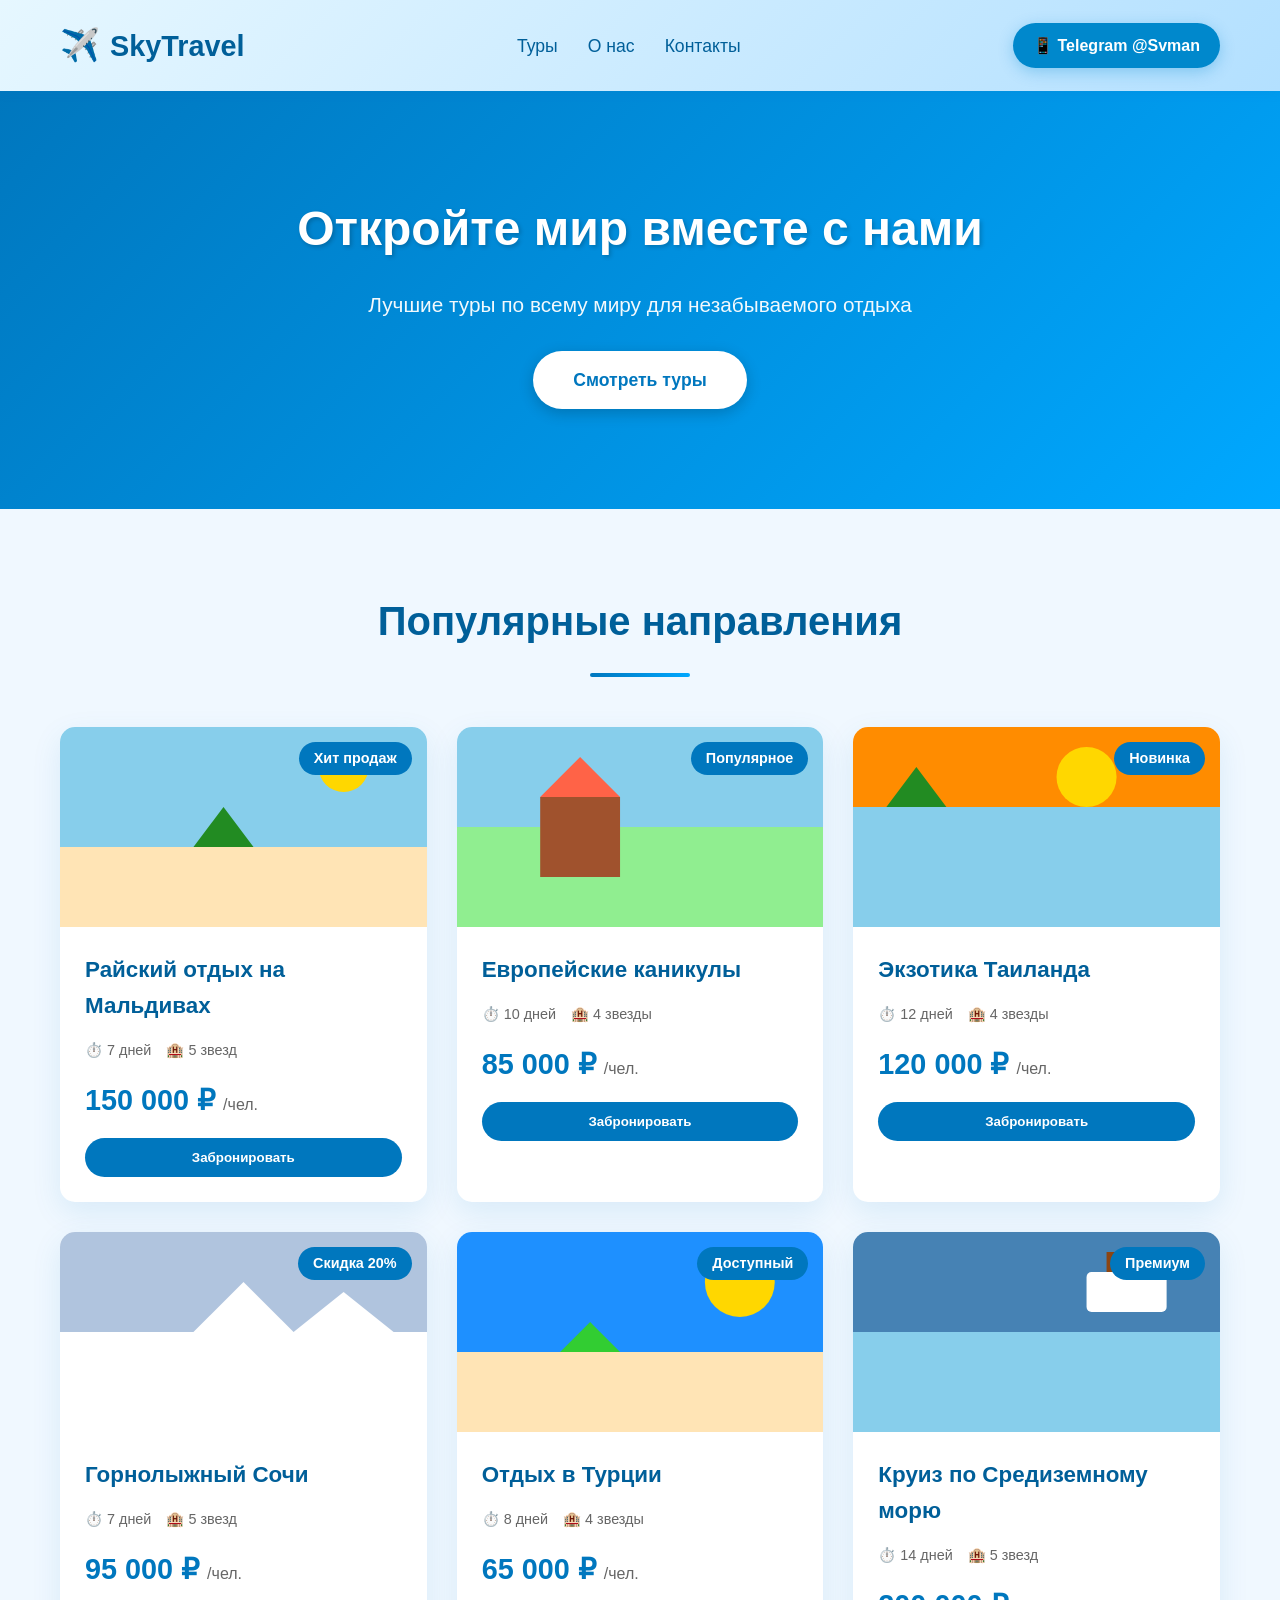
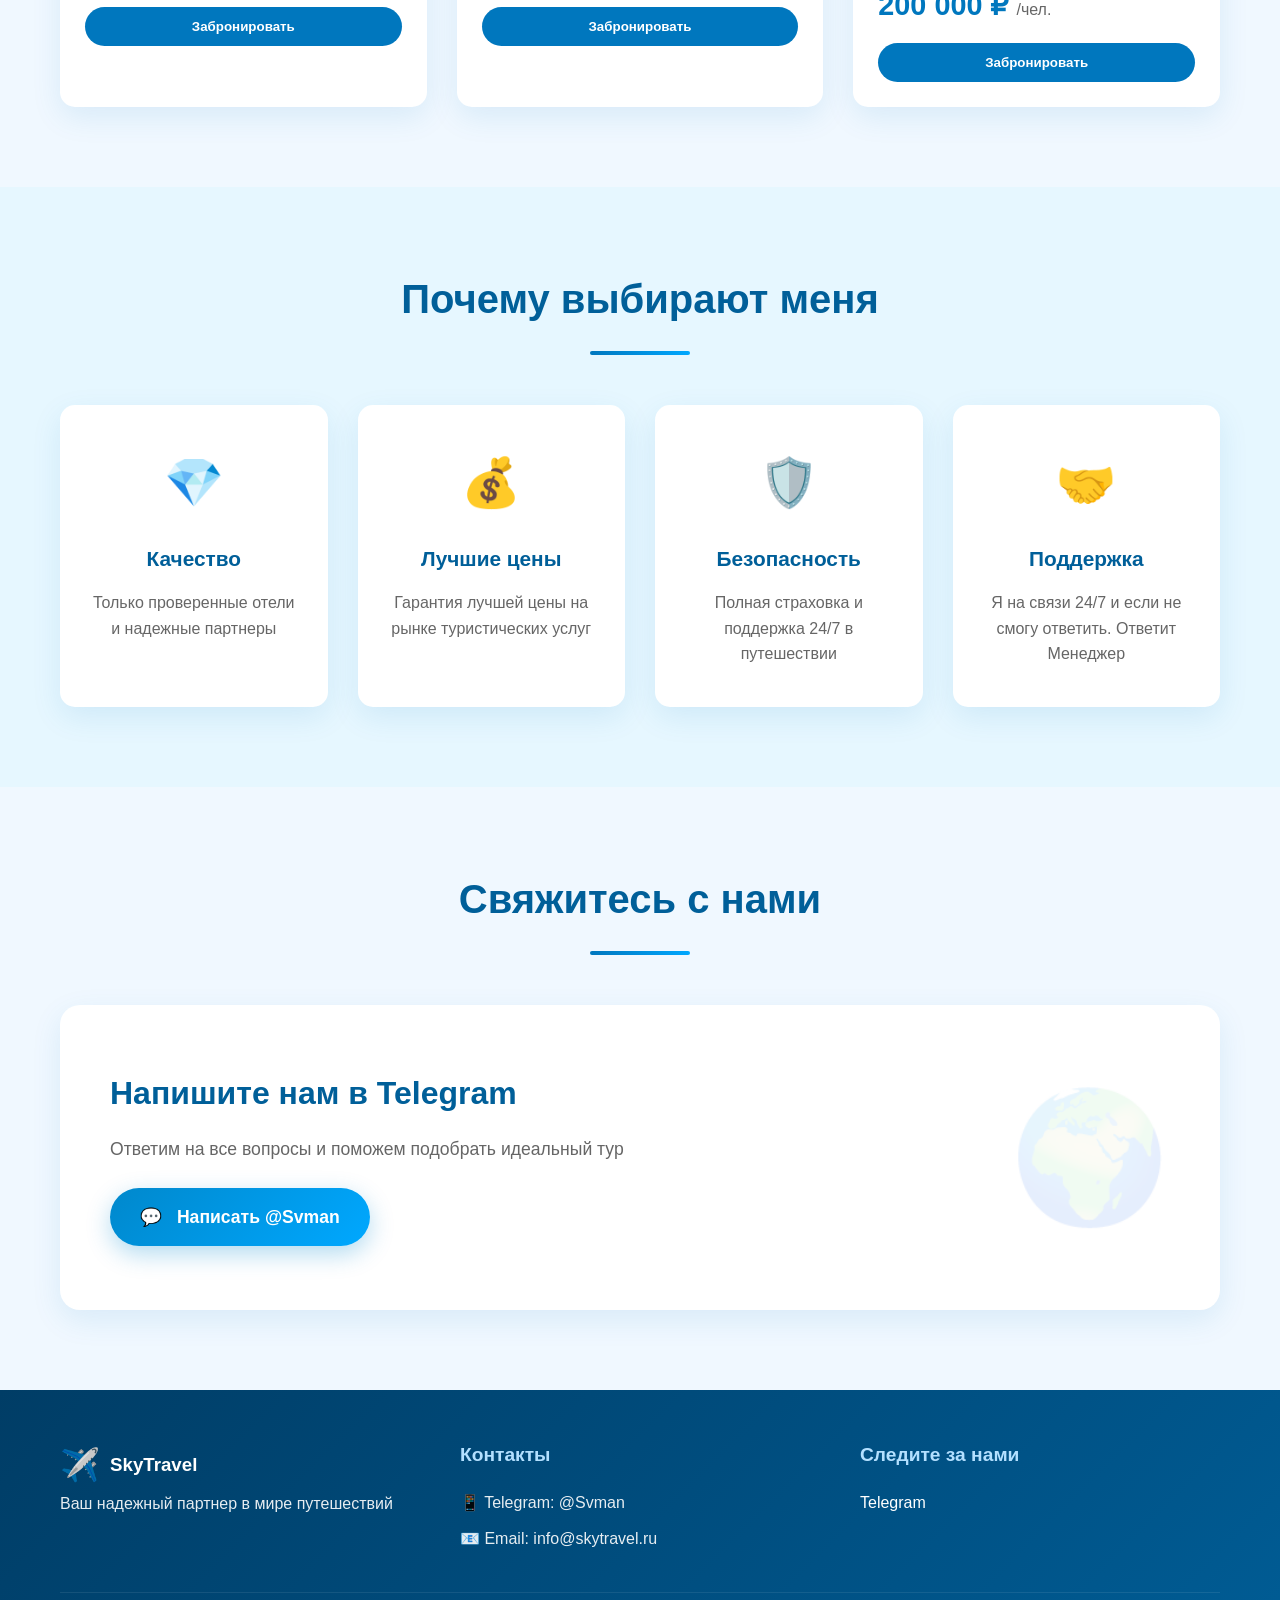
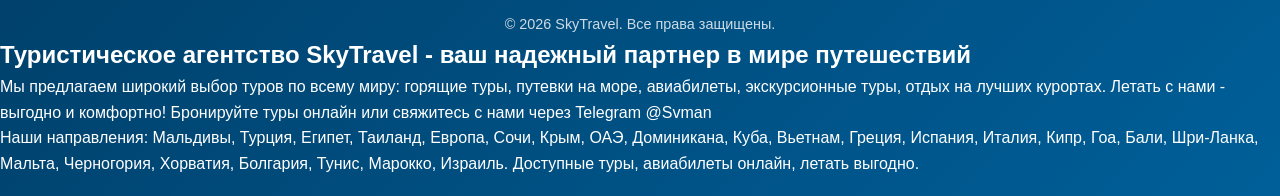
==== index.html @ 2e180a45 "Update index.html" ====
<!DOCTYPE html>
<html lang="ru">
<head>
    <meta charset="UTF-8">
    <meta name="viewport" content="width=device-width, initial-scale=1.0">
    <title>SkyTravel - Туристическое агентство</title>
    <link rel="stylesheet" href="styles.css">
    <link rel="stylesheet" href="style.css">

    <!-- SEO мета-теги -->
<meta name="description" content="Туристическое агентство SkyTravel - лучшие туры по всему миру. Путешествия, авиабилеты, горящие туры. Забронируйте тур мечты уже сегодня!">
<meta name="keywords" content="туры, путешествия, авиабилеты, отдых, тур агентство, горящие туры, летать, отпуск, путевки, туры 2024, дешевые туры, туроператор, SkyTravel">
<meta name="author" content="SkyTravel">
<meta name="robots" content="index, follow">
<meta name="revisit-after" content="7 days">
<meta name="language" content="Russian">

<!-- Open Graph для соцсетей -->
<meta property="og:title" content="SkyTravel - Туристическое агентство | Лучшие туры и путешествия">
<meta property="og:description" content="Ищете идеальный тур? SkyTravel предлагает лучшие путешествия по доступным ценам. Забронируйте тур мечты!">
<meta property="og:type" content="website">
<meta property="og:url" content="https://t1ranxost.github.io/SkyTraver/">
<meta property="og:image" content="https://t1ranxost.github.io/SkyTraver/preview.jpg">
<meta property="og:locale" content="ru_RU">
<meta property="og:site_name" content="SkyTravel">

<!-- Twitter Card -->
<meta name="twitter:card" content="summary_large_image">
<meta name="twitter:title" content="SkyTravel - Туры и путешествия">
<meta name="twitter:description" content="Лучшие туры по всему миру. Путешествуйте с комфортом!">

<!-- Канонический URL -->
<link rel="canonical" href="https://t1ranxost.github.io/SkyTraver/">
</head>
<body>
    <!-- Schema.org микроразметка -->
<script type="application/ld+json">
{
  "@context": "https://schema.org",
  "@type": "TravelAgency",
  "name": "SkyTravel",
  "description": "Туристическое агентство SkyTravel предлагает лучшие туры по всему миру. Путешествия, авиабилеты, горящие туры.",
  "url": "https://t1ranxost.github.io/SkyTraver/",
  "email": "info@skytravel.ru",
  "address": {
    "@type": "PostalAddress",
    "addressCountry": "RU"
  },
  "openingHours": "Mo-Fr 09:00-18:00",
  "priceRange": "от 30000 ₽",
  "sameAs": [
    "https://t.me/Svman"
  ],
  "makesOffer": [
    {
      "@type": "Offer",
      "itemOffered": {
        "@type": "TouristTrip",
        "name": "Туры на Мальдивы",
        "description": "Райский отдых на Мальдивах, 7 дней"
      }
    },
    {
      "@type": "Offer",
      "itemOffered": {
        "@type": "TouristTrip",
        "name": "Туры в Европу",
        "description": "Европейские каникулы, 10 дней"
      }
    },
    {
      "@type": "Offer",
      "itemOffered": {
        "@type": "TouristTrip",
        "name": "Туры в Таиланд",
        "description": "Экзотика Таиланда, 12 дней"
      }
    },
    {
      "@type": "Offer",
      "itemOffered": {
        "@type": "TouristTrip",
        "name": "Туры в Сочи",
        "description": "Горнолыжный Сочи, 7 дней"
      }
    },
    {
      "@type": "Offer",
      "itemOffered": {
        "@type": "TouristTrip",
        "name": "Туры в Турцию",
        "description": "Отдых в Турции, 8 дней"
      }
    },
    {
      "@type": "Offer",
      "itemOffered": {
        "@type": "TouristTrip",
        "name": "Круизы по Средиземному морю",
        "description": "Круиз по Средиземному морю, 14 дней"
      }
    }
  ]
}
</script>

    <!-- Шапка сайта -->
    <header class="header">
        <div class="container">
            <div class="logo">
                <span class="logo-icon">✈️</span>
                <h1>SkyTravel</h1>
            </div>
            <nav class="nav">
                <a href="#tours">Туры</a>
                <a href="#about">О нас</a>
                <a href="#contact">Контакты</a>
            </nav>
            <a href="https://t.me/Svman" target="_blank" class="telegram-btn">
                <span>📱 Telegram</span>
                @Svman
            </a>
        </div>
    </header>

    <!-- Главный баннер -->
    <section class="hero">
        <div class="container">
            <div class="hero-content">
                <h2>Откройте мир вместе с нами</h2>
                <p>Лучшие туры по всему миру для незабываемого отдыха</p>
                <a href="#tours" class="btn-primary">Смотреть туры</a>
            </div>
        </div>
    </section>

    <!-- Блок с турами -->
    <section id="tours" class="tours-section">
        <div class="container">
            <h2 class="section-title">Популярные направления</h2>
            <div class="tours-grid" id="toursGrid">
                <!-- Карточки туров будут загружены через JavaScript -->
            </div>
        </div>
    </section>

    <!-- Блок "О нас" -->
    <section id="about" class="about-section">
        <div class="container">
            <h2 class="section-title">Почему выбирают меня</h2>
            <div class="features-grid">
                <div class="feature-card">
                    <div class="feature-icon">💎</div>
                    <h3>Качество</h3>
                    <p>Только проверенные отели и надежные партнеры</p>
                </div>
                <div class="feature-card">
                    <div class="feature-icon">💰</div>
                    <h3>Лучшие цены</h3>
                    <p>Гарантия лучшей цены на рынке туристических услуг</p>
                </div>
                <div class="feature-card">
                    <div class="feature-icon">🛡️</div>
                    <h3>Безопасность</h3>
                    <p>Полная страховка и поддержка 24/7 в путешествии</p>
                </div>
                <div class="feature-card">
                    <div class="feature-icon">🤝</div>
                    <h3>Поддержка</h3>
                    <p>Я на связи 24/7 и если не смогу ответить. Ответит Менеджер</p>
                </div>
            </div>
        </div>
    </section>

    <!-- Блок с контактами -->
    <section id="contact" class="contact-section">
        <div class="container">
            <h2 class="section-title">Свяжитесь с нами</h2>
            <div class="contact-card">
                <div class="contact-info">
                    <h3>Напишите нам в Telegram</h3>
                    <p>Ответим на все вопросы и поможем подобрать идеальный тур</p>
                    <a href="https://t.me/Svman" target="_blank" class="telegram-contact-btn">
                        <span class="telegram-icon">💬</span>
                        Написать @Svman
                    </a>
                </div>
                <div class="contact-decoration">
                    <span>🌍</span>
                </div>
            </div>
        </div>
    </section>

    <!-- Подвал сайта -->
    <footer class="footer">
        <div class="container">
            <div class="footer-content">
                <div class="footer-col">
                    <div class="logo">
                        <span class="logo-icon">✈️</span>
                        <h3>SkyTravel</h3>
                    </div>
                    <p>Ваш надежный партнер в мире путешествий</p>
                </div>
                <div class="footer-col">
                    <h4>Контакты</h4>
                    <p>📱 Telegram: @Svman</p>
                    <p>📧 Email: info@skytravel.ru</p>
                </div>
                <div class="footer-col">
                    <h4>Следите за нами</h4>
                    <div class="social-links">
                        <a href="https://t.me/Svman" target="_blank">Telegram</a>
                    </div>
                </div>
            </div>
            <div class="footer-bottom">
                <p>&copy; 2026 SkyTravel. Все права защищены.</p>
            </div>
        </div>
    </section>

    <script src="script.js"></script>

    <!-- SEO-текст -->
<div class="seo-text">
    <h2>Туристическое агентство SkyTravel - ваш надежный партнер в мире путешествий</h2>
    <p>Мы предлагаем широкий выбор туров по всему миру: горящие туры, путевки на море, авиабилеты, экскурсионные туры, отдых на лучших курортах. Летать с нами - выгодно и комфортно! Бронируйте туры онлайн или свяжитесь с нами через Telegram @Svman</p>
    <p>Наши направления: Мальдивы, Турция, Египет, Таиланд, Европа, Сочи, Крым, ОАЭ, Доминикана, Куба, Вьетнам, Греция, Испания, Италия, Кипр, Гоа, Бали, Шри-Ланка, Мальта, Черногория, Хорватия, Болгария, Тунис, Марокко, Израиль. Доступные туры, авиабилеты онлайн, летать выгодно.</p>
</div>
</body>
</html>
---- style.css ----
* {
    margin: 0;
    padding: 0;
    box-sizing: border-box;
}

body {
    font-family: 'Segoe UI', Tahoma, Geneva, Verdana, sans-serif;
    line-height: 1.6;
    color: #333;
    background-color: #f0f8ff;
}

.container {
    max-width: 1200px;
    margin: 0 auto;
    padding: 0 20px;
}

/* Шапка */
.header {
    background: linear-gradient(135deg, #e6f7ff, #b3e0ff);
    padding: 20px 0;
    position: sticky;
    top: 0;
    z-index: 1000;
    box-shadow: 0 2px 10px rgba(0, 119, 190, 0.1);
}

.header .container {
    display: flex;
    justify-content: space-between;
    align-items: center;
}

.logo {
    display: flex;
    align-items: center;
    gap: 10px;
}

.logo-icon {
    font-size: 2rem;
}

.logo h1 {
    font-size: 1.8rem;
    color: #005f99;
    font-weight: 700;
}

.nav {
    display: flex;
    gap: 30px;
}

.nav a {
    text-decoration: none;
    color: #005f99;
    font-weight: 500;
    font-size: 1.1rem;
    transition: color 0.3s ease;
}

.nav a:hover {
    color: #003d66;
}

.telegram-btn {
    background-color: #0088cc;
    color: white;
    padding: 10px 20px;
    border-radius: 25px;
    text-decoration: none;
    font-weight: 600;
    transition: all 0.3s ease;
    box-shadow: 0 4px 15px rgba(0, 136, 204, 0.3);
}

.telegram-btn:hover {
    background-color: #006699;
    transform: translateY(-2px);
    box-shadow: 0 6px 20px rgba(0, 136, 204, 0.4);
}

/* Главный баннер */
.hero {
    background: linear-gradient(135deg, #0077be, #00a8ff);
    color: white;
    padding: 100px 0;
    text-align: center;
}

.hero-content h2 {
    font-size: 3rem;
    margin-bottom: 20px;
    text-shadow: 2px 2px 4px rgba(0, 0, 0, 0.2);
}

.hero-content p {
    font-size: 1.3rem;
    margin-bottom: 30px;
    opacity: 0.95;
}

.btn-primary {
    background-color: white;
    color: #0077be;
    padding: 15px 40px;
    border-radius: 30px;
    text-decoration: none;
    font-weight: 700;
    font-size: 1.1rem;
    transition: all 0.3s ease;
    display: inline-block;
    box-shadow: 0 4px 15px rgba(0, 0, 0, 0.2);
}

.btn-primary:hover {
    transform: translateY(-3px);
    box-shadow: 0 8px 25px rgba(0, 0, 0, 0.3);
    background-color: #f0f8ff;
}

/* Секции */
.tours-section,
.about-section,
.contact-section {
    padding: 80px 0;
}

.about-section {
    background-color: #e6f7ff;
}

.section-title {
    text-align: center;
    font-size: 2.5rem;
    color: #005f99;
    margin-bottom: 50px;
    position: relative;
}

.section-title::after {
    content: '';
    display: block;
    width: 100px;
    height: 4px;
    background: linear-gradient(to right, #0077be, #00a8ff);
    margin: 20px auto 0;
    border-radius: 2px;
}

/* Сетка туров */
.tours-grid {
    display: grid;
    grid-template-columns: repeat(auto-fit, minmax(300px, 1fr));
    gap: 30px;
    margin-top: 40px;
}

.tour-card {
    background: white;
    border-radius: 15px;
    overflow: hidden;
    box-shadow: 0 10px 30px rgba(0, 119, 190, 0.1);
    transition: all 0.3s ease;
    cursor: pointer;
}

.tour-card:hover {
    transform: translateY(-10px);
    box-shadow: 0 15px 40px rgba(0, 119, 190, 0.2);
}

.tour-image {
    height: 200px;
    background-size: cover;
    background-position: center;
    position: relative;
}

.tour-badge {
    position: absolute;
    top: 15px;
    right: 15px;
    background-color: #0077be;
    color: white;
    padding: 5px 15px;
    border-radius: 20px;
    font-size: 0.9rem;
    font-weight: 600;
}

.tour-info {
    padding: 25px;
}

.tour-info h3 {
    font-size: 1.4rem;
    color: #005f99;
    margin-bottom: 10px;
}

.tour-details {
    display: flex;
    gap: 15px;
    margin: 15px 0;
    color: #666;
    font-size: 0.9rem;
}

.tour-price {
    font-size: 1.8rem;
    font-weight: 700;
    color: #0077be;
    margin: 15px 0;
}

.tour-price span {
    font-size: 1rem;
    color: #666;
    font-weight: 400;
}

.book-btn {
    background-color: #0077be;
    color: white;
    border: none;
    padding: 12px 25px;
    border-radius: 25px;
    font-weight: 600;
    cursor: pointer;
    transition: all 0.3s ease;
    width: 100%;
}

.book-btn:hover {
    background-color: #005f99;
    transform: translateY(-2px);
}

/* Особенности */
.features-grid {
    display: grid;
    grid-template-columns: repeat(auto-fit, minmax(250px, 1fr));
    gap: 30px;
}

.feature-card {
    background: white;
    padding: 40px 30px;
    border-radius: 15px;
    text-align: center;
    box-shadow: 0 10px 30px rgba(0, 119, 190, 0.1);
    transition: all 0.3s ease;
}

.feature-card:hover {
    transform: translateY(-5px);
    box-shadow: 0 15px 40px rgba(0, 119, 190, 0.15);
}

.feature-icon {
    font-size: 3rem;
    margin-bottom: 20px;
}

.feature-card h3 {
    color: #005f99;
    margin-bottom: 15px;
    font-size: 1.3rem;
}

.feature-card p {
    color: #666;
}

/* Контакты */
.contact-card {
    background: white;
    border-radius: 20px;
    padding: 50px;
    display: flex;
    align-items: center;
    justify-content: space-between;
    box-shadow: 0 10px 30px rgba(0, 119, 190, 0.1);
}

.contact-info h3 {
    font-size: 2rem;
    color: #005f99;
    margin-bottom: 15px;
}

.contact-info p {
    font-size: 1.1rem;
    color: #666;
    margin-bottom: 25px;
}

.telegram-contact-btn {
    background: linear-gradient(135deg, #0088cc, #00a8ff);
    color: white;
    padding: 15px 30px;
    border-radius: 30px;
    text-decoration: none;
    font-weight: 600;
    font-size: 1.1rem;
    display: inline-block;
    transition: all 0.3s ease;
    box-shadow: 0 8px 25px rgba(0, 136, 204, 0.3);
}

.telegram-contact-btn:hover {
    transform: translateY(-3px);
    box-shadow: 0 12px 30px rgba(0, 136, 204, 0.4);
}

.telegram-icon {
    margin-right: 10px;
}

.contact-decoration {
    font-size: 8rem;
    opacity: 0.1;
}

/* Подвал */
.footer {
    background: linear-gradient(135deg, #003d66, #005f99);
    color: white;
    padding: 50px 0 20px;
}

.footer-content {
    display: grid;
    grid-template-columns: repeat(auto-fit, minmax(200px, 1fr));
    gap: 40px;
    margin-bottom: 30px;
}

.footer-col h4 {
    margin-bottom: 20px;
    font-size: 1.2rem;
    color: #b3e0ff;
}

.footer-col p {
    margin-bottom: 10px;
    opacity: 0.9;
}

.social-links a {
    color: white;
    text-decoration: none;
    transition: color 0.3s ease;
}

.social-links a:hover {
    color: #b3e0ff;
}

.footer-bottom {
    border-top: 1px solid rgba(255, 255, 255, 0.1);
    padding-top: 20px;
    text-align: center;
    opacity: 0.8;
    font-size: 0.9rem;
}

/* Адаптивность */
@media (max-width: 768px) {
    .header .container {
        flex-direction: column;
        gap: 15px;
    }
    
    .nav {
        gap: 20px;
    }
    
    .hero-content h2 {
        font-size: 2rem;
    }
    
    .hero-content p {
        font-size: 1.1rem;
    }
    
    .contact-card {
        flex-direction: column;
        text-align: center;
    }
    
    .contact-decoration {
        display: none;
    }
    
    .section-title {
        font-size: 2rem;
    }
    
    .tours-grid {
        grid-template-columns: 1fr;
    }
}

@media (max-width: 480px) {
    .nav {
        flex-direction: column;
        text-align: center;
        gap: 10px;
    }
    
    .hero-content h2 {
        font-size: 1.8rem;
    }
    
    .btn-primary {
        padding: 12px 30px;
    }
}
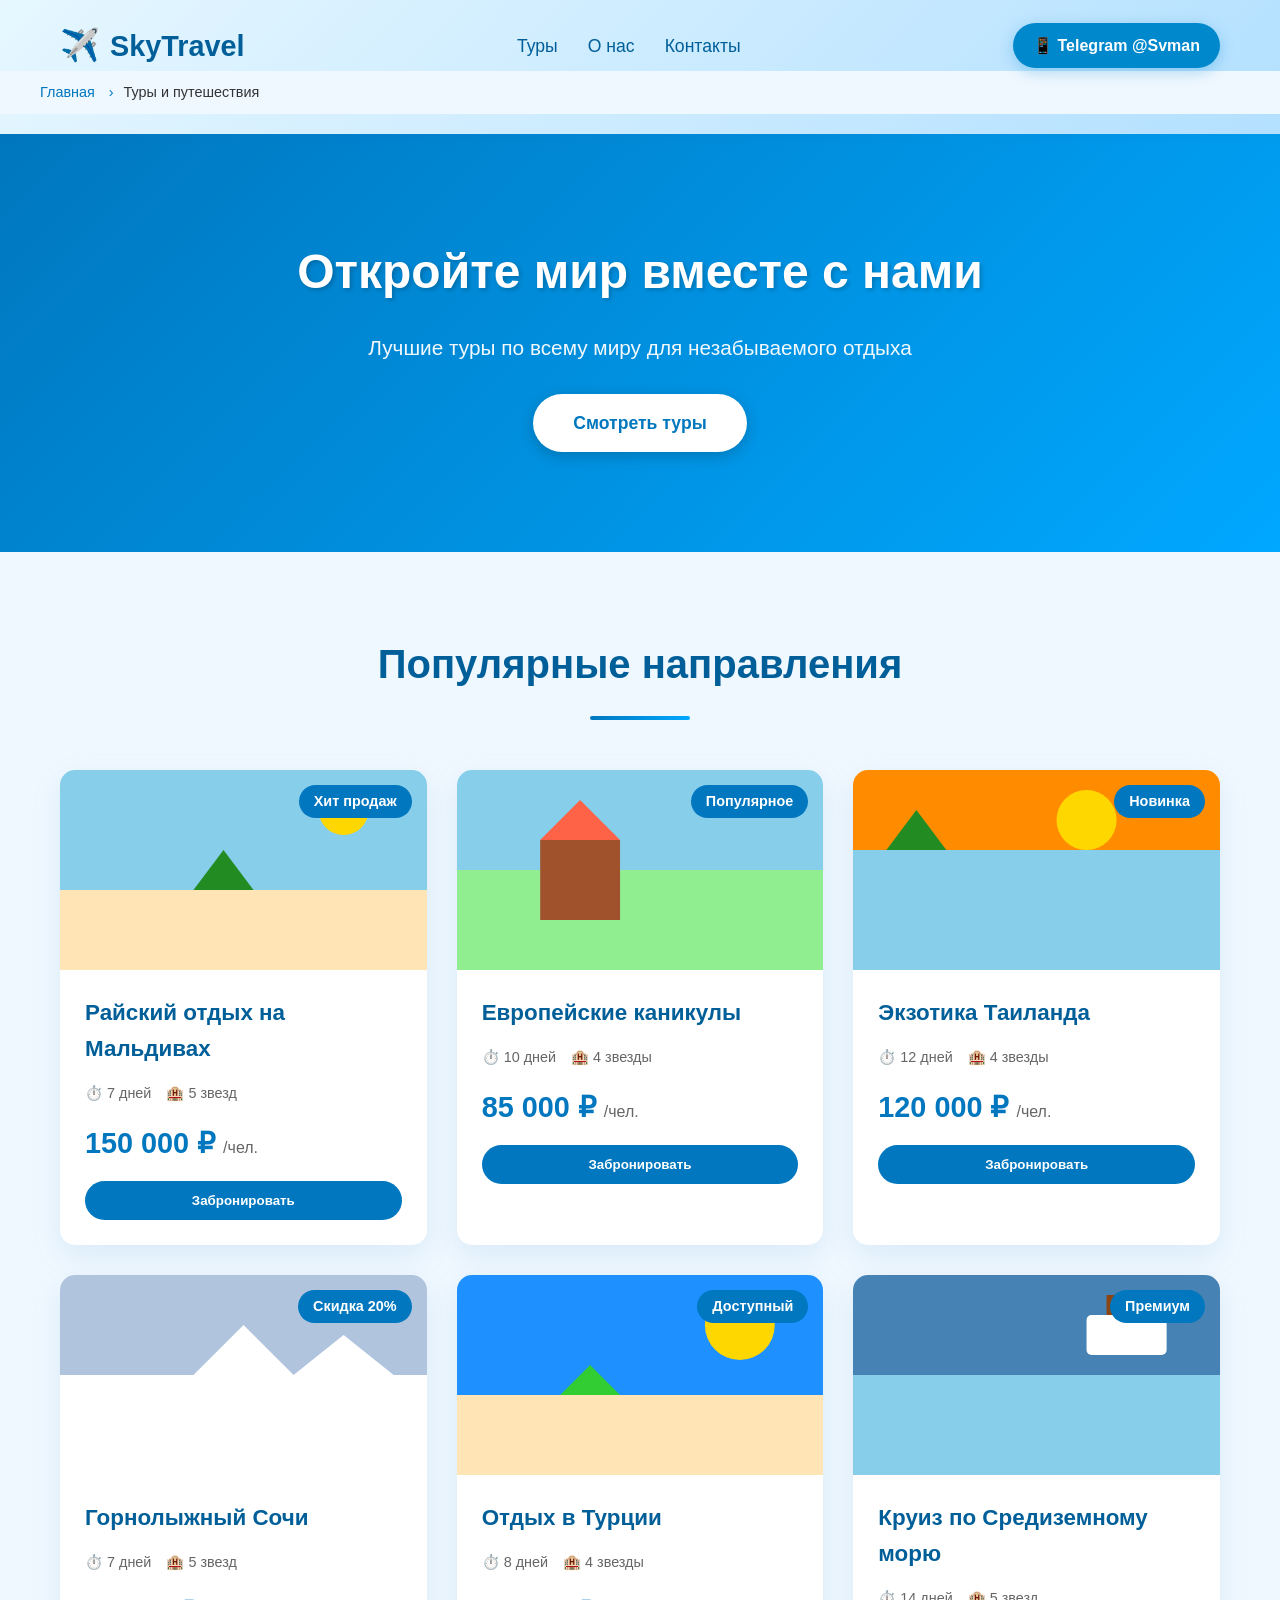
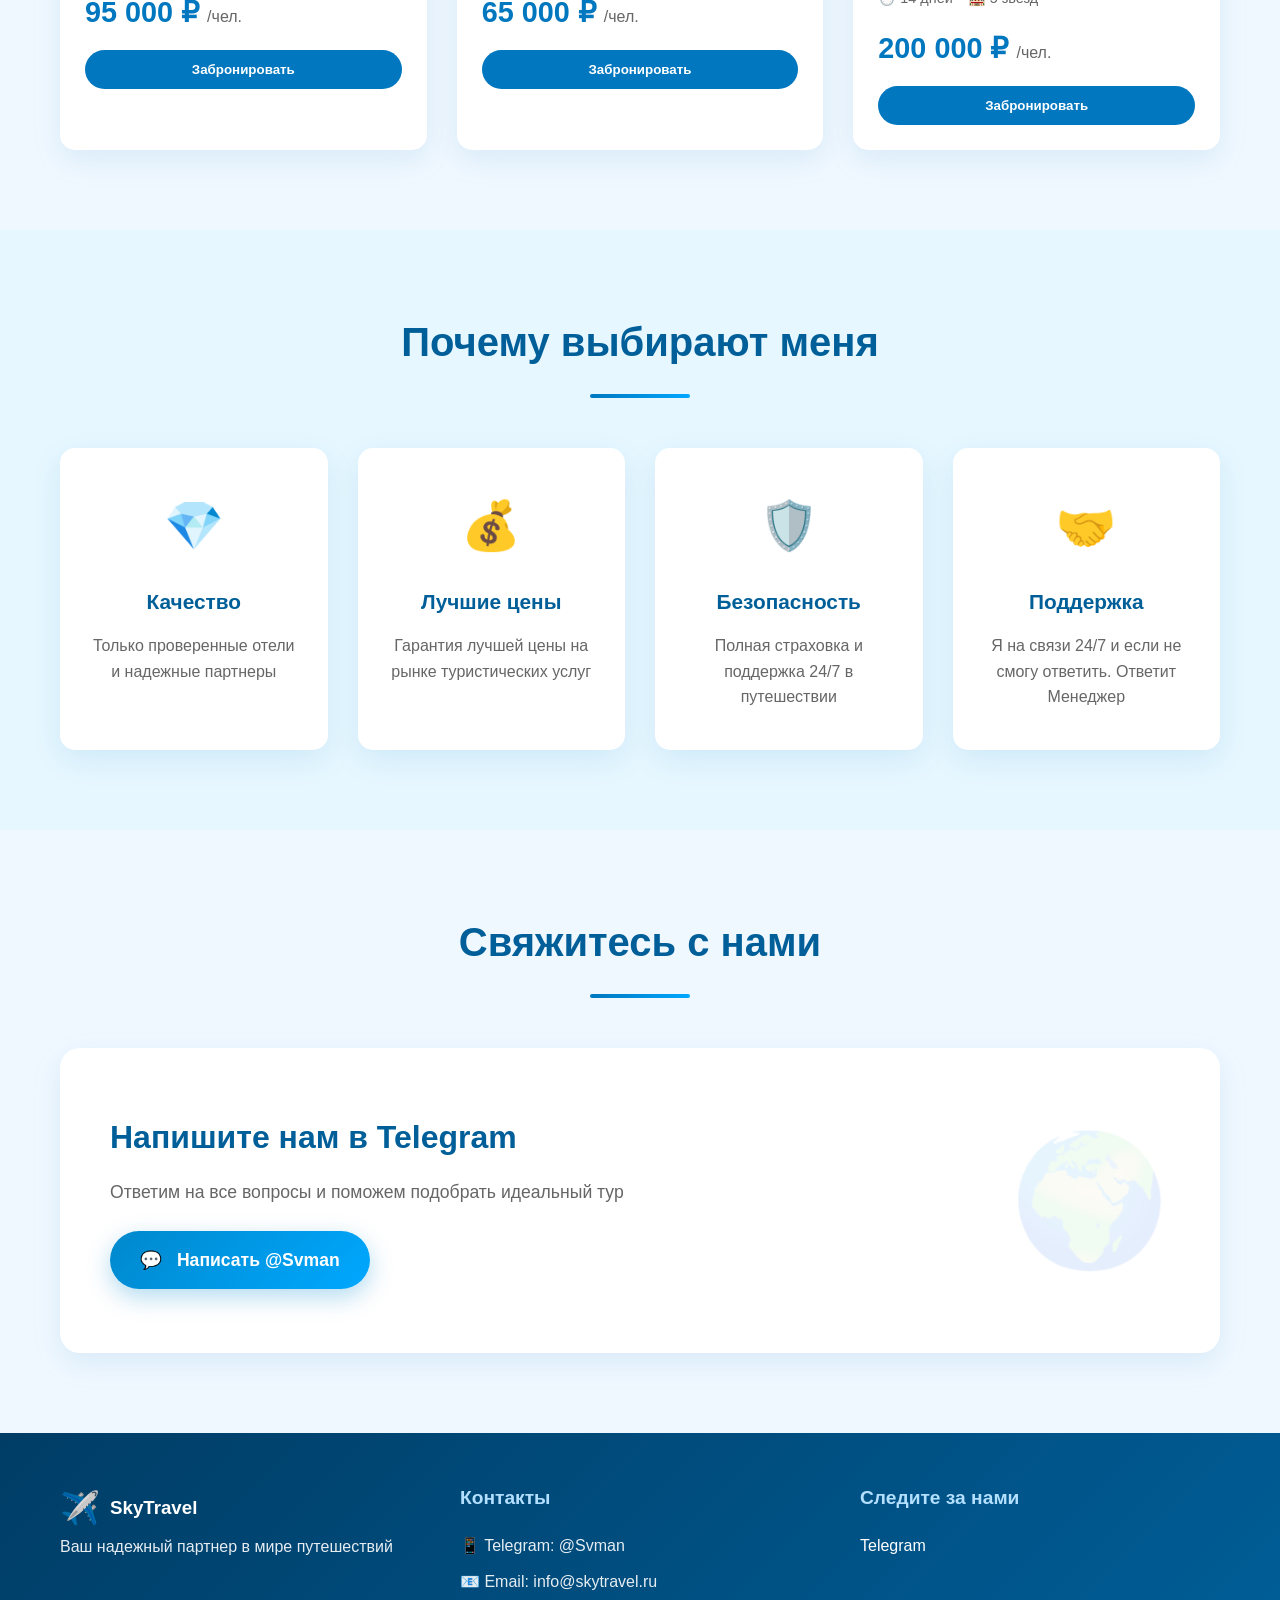
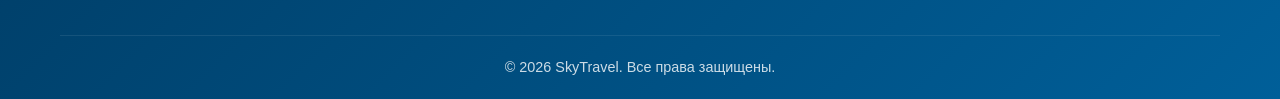
==== commit 36d7adec: "Add files via upload" ====
--- a/index.html
+++ b/index.html
@@ -231,4 +231,4 @@
     <p>Наши направления: Мальдивы, Турция, Египет, Таиланд, Европа, Сочи, Крым, ОАЭ, Доминикана, Куба, Вьетнам, Греция, Испания, Италия, Кипр, Гоа, Бали, Шри-Ланка, Мальта, Черногория, Хорватия, Болгария, Тунис, Марокко, Израиль. Доступные туры, авиабилеты онлайн, летать выгодно.</p>
 </div>
 </body>
-</html>
+</html>
--- a/style.css
+++ b/style.css
@@ -420,4 +420,50 @@
     .btn-primary {
         padding: 12px 30px;
     }
-}+}
+
+/* Стили для SEO-текста */
+.seo-text {
+    position: absolute;
+    width: 1px;
+    height: 1px;
+    margin: -1px;
+    padding: 0;
+    overflow: hidden;
+    clip: rect(0, 0, 0, 0);
+    border: 0;
+}
+
+/* Хлебные крошки */
+.breadcrumbs {
+    background: #f0f8ff;
+    padding: 10px 0;
+    font-size: 0.9rem;
+}
+
+.breadcrumbs ol {
+    list-style: none;
+    padding: 0;
+    margin: 0 auto;
+    max-width: 1200px;
+    display: flex;
+}
+
+.breadcrumbs li {
+    margin-right: 10px;
+}
+
+.breadcrumbs li:not(:last-child)::after {
+    content: '›';
+    margin-left: 10px;
+    color: #0077be;
+}
+
+.breadcrumbs a {
+    color: #0077be;
+    text-decoration: none;
+}
+
+.breadcrumbs a:hover {
+    text-decoration: underline;
+}
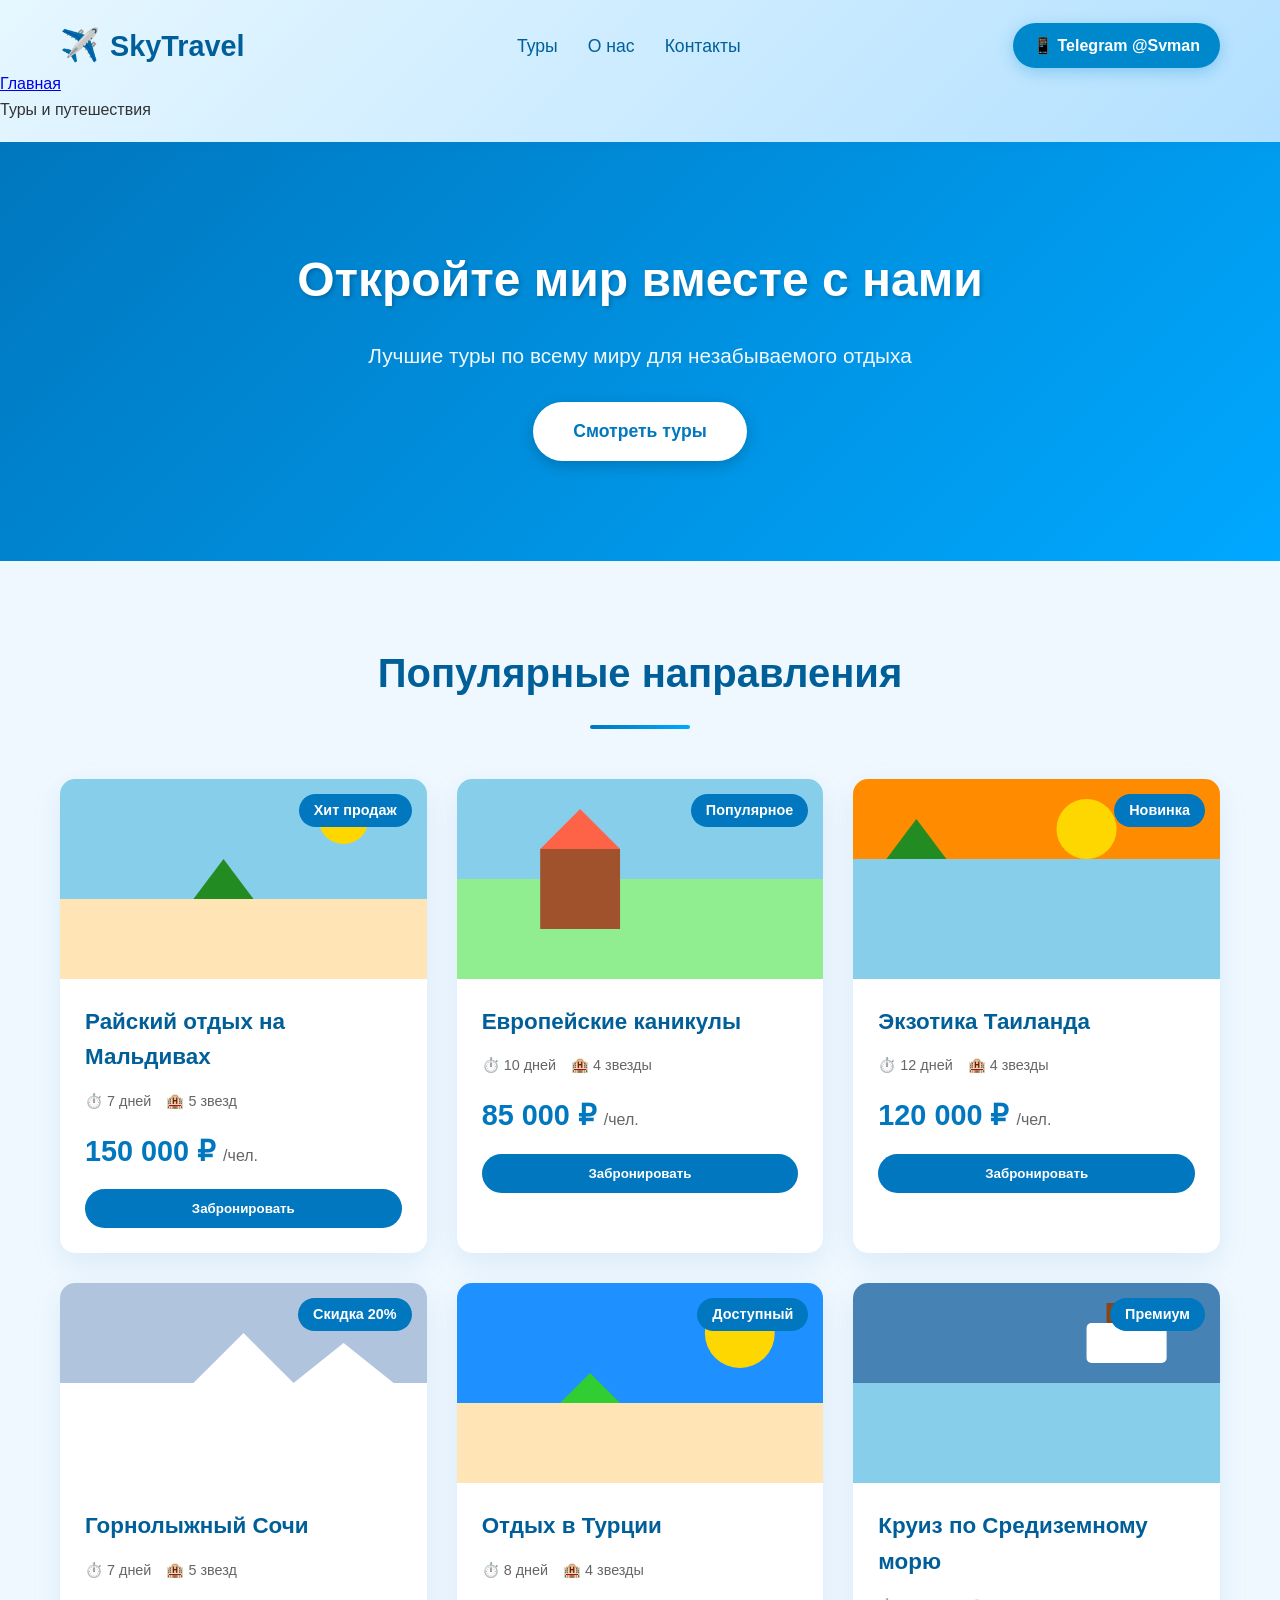
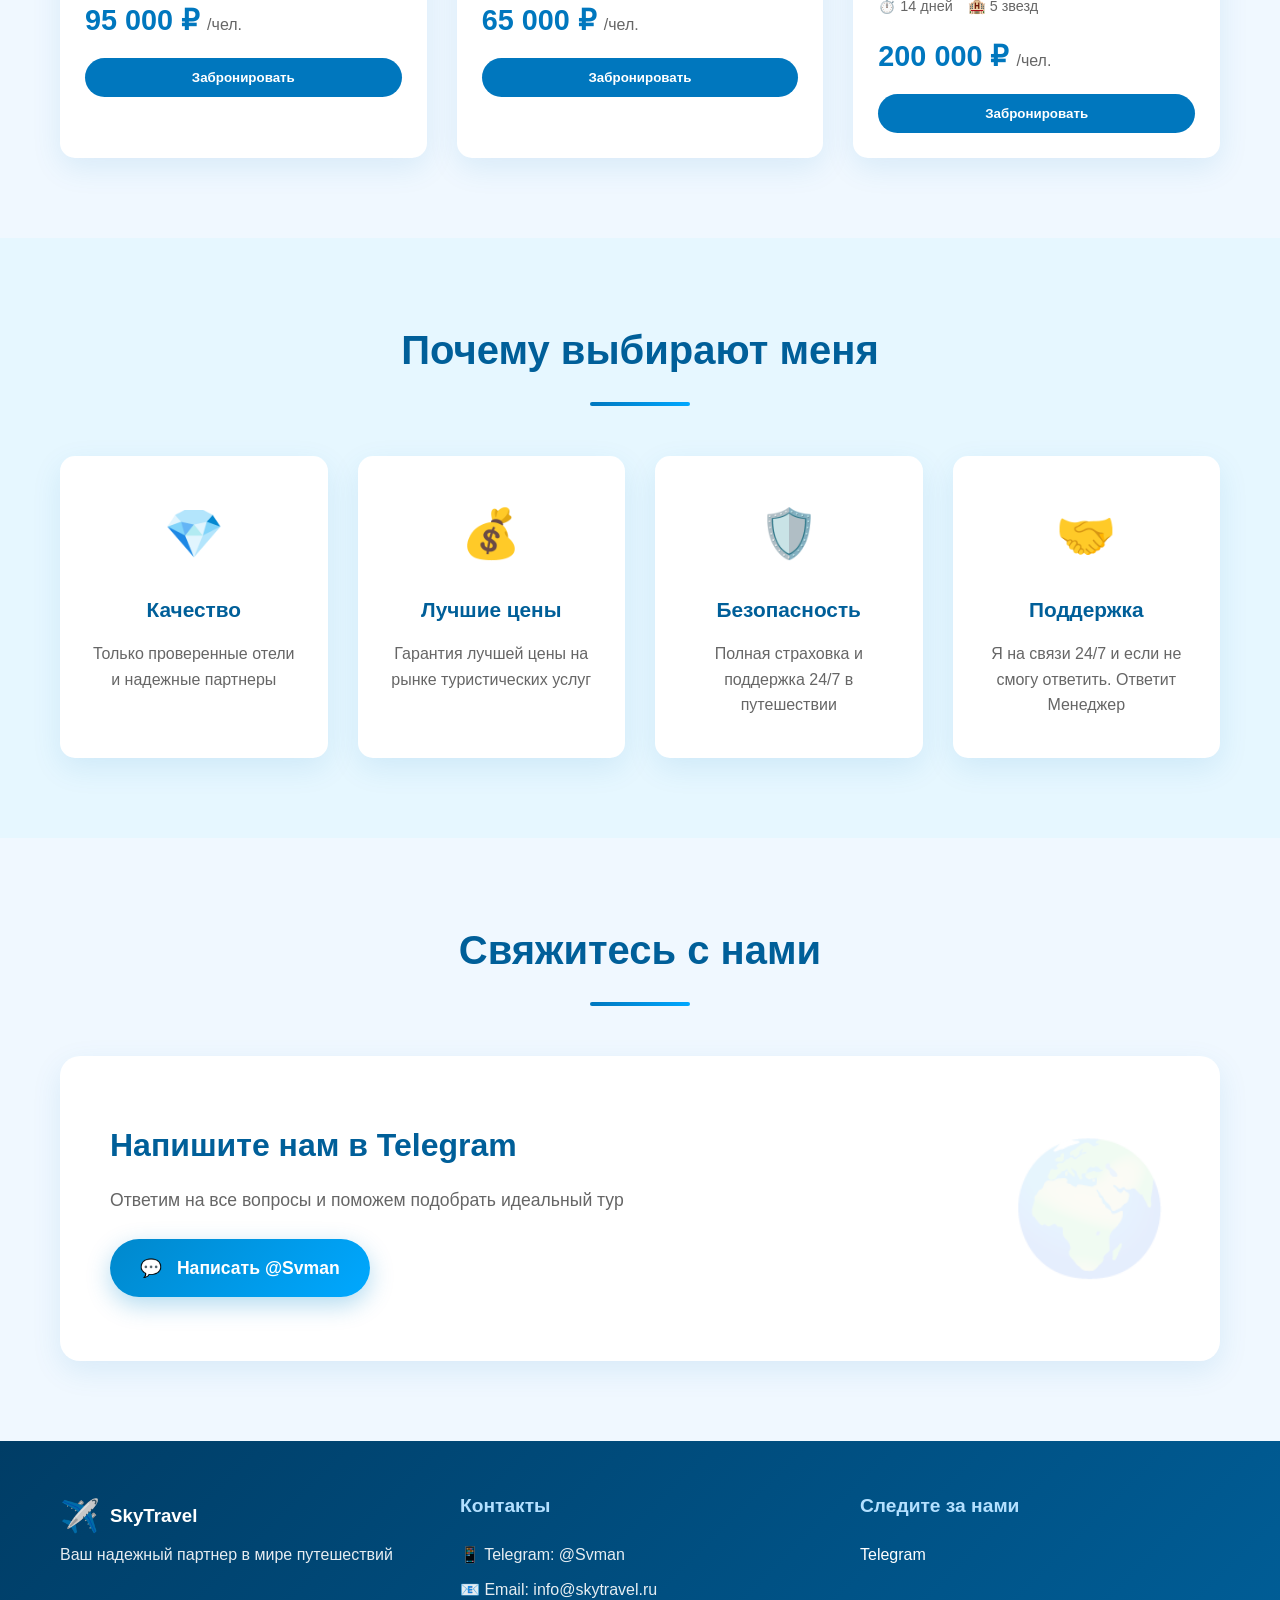
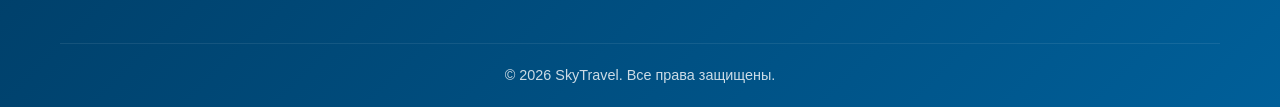
==== commit c138fb62: "Update index.html" ====
--- a/index.html
+++ b/index.html
@@ -6,104 +6,8 @@
     <title>SkyTravel - Туристическое агентство</title>
     <link rel="stylesheet" href="styles.css">
     <link rel="stylesheet" href="style.css">
-
-    <!-- SEO мета-теги -->
-<meta name="description" content="Туристическое агентство SkyTravel - лучшие туры по всему миру. Путешествия, авиабилеты, горящие туры. Забронируйте тур мечты уже сегодня!">
-<meta name="keywords" content="туры, путешествия, авиабилеты, отдых, тур агентство, горящие туры, летать, отпуск, путевки, туры 2024, дешевые туры, туроператор, SkyTravel">
-<meta name="author" content="SkyTravel">
-<meta name="robots" content="index, follow">
-<meta name="revisit-after" content="7 days">
-<meta name="language" content="Russian">
-
-<!-- Open Graph для соцсетей -->
-<meta property="og:title" content="SkyTravel - Туристическое агентство | Лучшие туры и путешествия">
-<meta property="og:description" content="Ищете идеальный тур? SkyTravel предлагает лучшие путешествия по доступным ценам. Забронируйте тур мечты!">
-<meta property="og:type" content="website">
-<meta property="og:url" content="https://t1ranxost.github.io/SkyTraver/">
-<meta property="og:image" content="https://t1ranxost.github.io/SkyTraver/preview.jpg">
-<meta property="og:locale" content="ru_RU">
-<meta property="og:site_name" content="SkyTravel">
-
-<!-- Twitter Card -->
-<meta name="twitter:card" content="summary_large_image">
-<meta name="twitter:title" content="SkyTravel - Туры и путешествия">
-<meta name="twitter:description" content="Лучшие туры по всему миру. Путешествуйте с комфортом!">
-
-<!-- Канонический URL -->
-<link rel="canonical" href="https://t1ranxost.github.io/SkyTraver/">
 </head>
 <body>
-    <!-- Schema.org микроразметка -->
-<script type="application/ld+json">
-{
-  "@context": "https://schema.org",
-  "@type": "TravelAgency",
-  "name": "SkyTravel",
-  "description": "Туристическое агентство SkyTravel предлагает лучшие туры по всему миру. Путешествия, авиабилеты, горящие туры.",
-  "url": "https://t1ranxost.github.io/SkyTraver/",
-  "email": "info@skytravel.ru",
-  "address": {
-    "@type": "PostalAddress",
-    "addressCountry": "RU"
-  },
-  "openingHours": "Mo-Fr 09:00-18:00",
-  "priceRange": "от 30000 ₽",
-  "sameAs": [
-    "https://t.me/Svman"
-  ],
-  "makesOffer": [
-    {
-      "@type": "Offer",
-      "itemOffered": {
-        "@type": "TouristTrip",
-        "name": "Туры на Мальдивы",
-        "description": "Райский отдых на Мальдивах, 7 дней"
-      }
-    },
-    {
-      "@type": "Offer",
-      "itemOffered": {
-        "@type": "TouristTrip",
-        "name": "Туры в Европу",
-        "description": "Европейские каникулы, 10 дней"
-      }
-    },
-    {
-      "@type": "Offer",
-      "itemOffered": {
-        "@type": "TouristTrip",
-        "name": "Туры в Таиланд",
-        "description": "Экзотика Таиланда, 12 дней"
-      }
-    },
-    {
-      "@type": "Offer",
-      "itemOffered": {
-        "@type": "TouristTrip",
-        "name": "Туры в Сочи",
-        "description": "Горнолыжный Сочи, 7 дней"
-      }
-    },
-    {
-      "@type": "Offer",
-      "itemOffered": {
-        "@type": "TouristTrip",
-        "name": "Туры в Турцию",
-        "description": "Отдых в Турции, 8 дней"
-      }
-    },
-    {
-      "@type": "Offer",
-      "itemOffered": {
-        "@type": "TouristTrip",
-        "name": "Круизы по Средиземному морю",
-        "description": "Круиз по Средиземному морю, 14 дней"
-      }
-    }
-  ]
-}
-</script>
-
     <!-- Шапка сайта -->
     <header class="header">
         <div class="container">
@@ -223,12 +127,5 @@
     </section>
 
     <script src="script.js"></script>
-
-    <!-- SEO-текст -->
-<div class="seo-text">
-    <h2>Туристическое агентство SkyTravel - ваш надежный партнер в мире путешествий</h2>
-    <p>Мы предлагаем широкий выбор туров по всему миру: горящие туры, путевки на море, авиабилеты, экскурсионные туры, отдых на лучших курортах. Летать с нами - выгодно и комфортно! Бронируйте туры онлайн или свяжитесь с нами через Telegram @Svman</p>
-    <p>Наши направления: Мальдивы, Турция, Египет, Таиланд, Европа, Сочи, Крым, ОАЭ, Доминикана, Куба, Вьетнам, Греция, Испания, Италия, Кипр, Гоа, Бали, Шри-Ланка, Мальта, Черногория, Хорватия, Болгария, Тунис, Марокко, Израиль. Доступные туры, авиабилеты онлайн, летать выгодно.</p>
-</div>
 </body>
-</html>+</html>
--- a/style.css
+++ b/style.css
@@ -421,49 +421,3 @@
         padding: 12px 30px;
     }
 }
-
-/* Стили для SEO-текста */
-.seo-text {
-    position: absolute;
-    width: 1px;
-    height: 1px;
-    margin: -1px;
-    padding: 0;
-    overflow: hidden;
-    clip: rect(0, 0, 0, 0);
-    border: 0;
-}
-
-/* Хлебные крошки */
-.breadcrumbs {
-    background: #f0f8ff;
-    padding: 10px 0;
-    font-size: 0.9rem;
-}
-
-.breadcrumbs ol {
-    list-style: none;
-    padding: 0;
-    margin: 0 auto;
-    max-width: 1200px;
-    display: flex;
-}
-
-.breadcrumbs li {
-    margin-right: 10px;
-}
-
-.breadcrumbs li:not(:last-child)::after {
-    content: '›';
-    margin-left: 10px;
-    color: #0077be;
-}
-
-.breadcrumbs a {
-    color: #0077be;
-    text-decoration: none;
-}
-
-.breadcrumbs a:hover {
-    text-decoration: underline;
-}
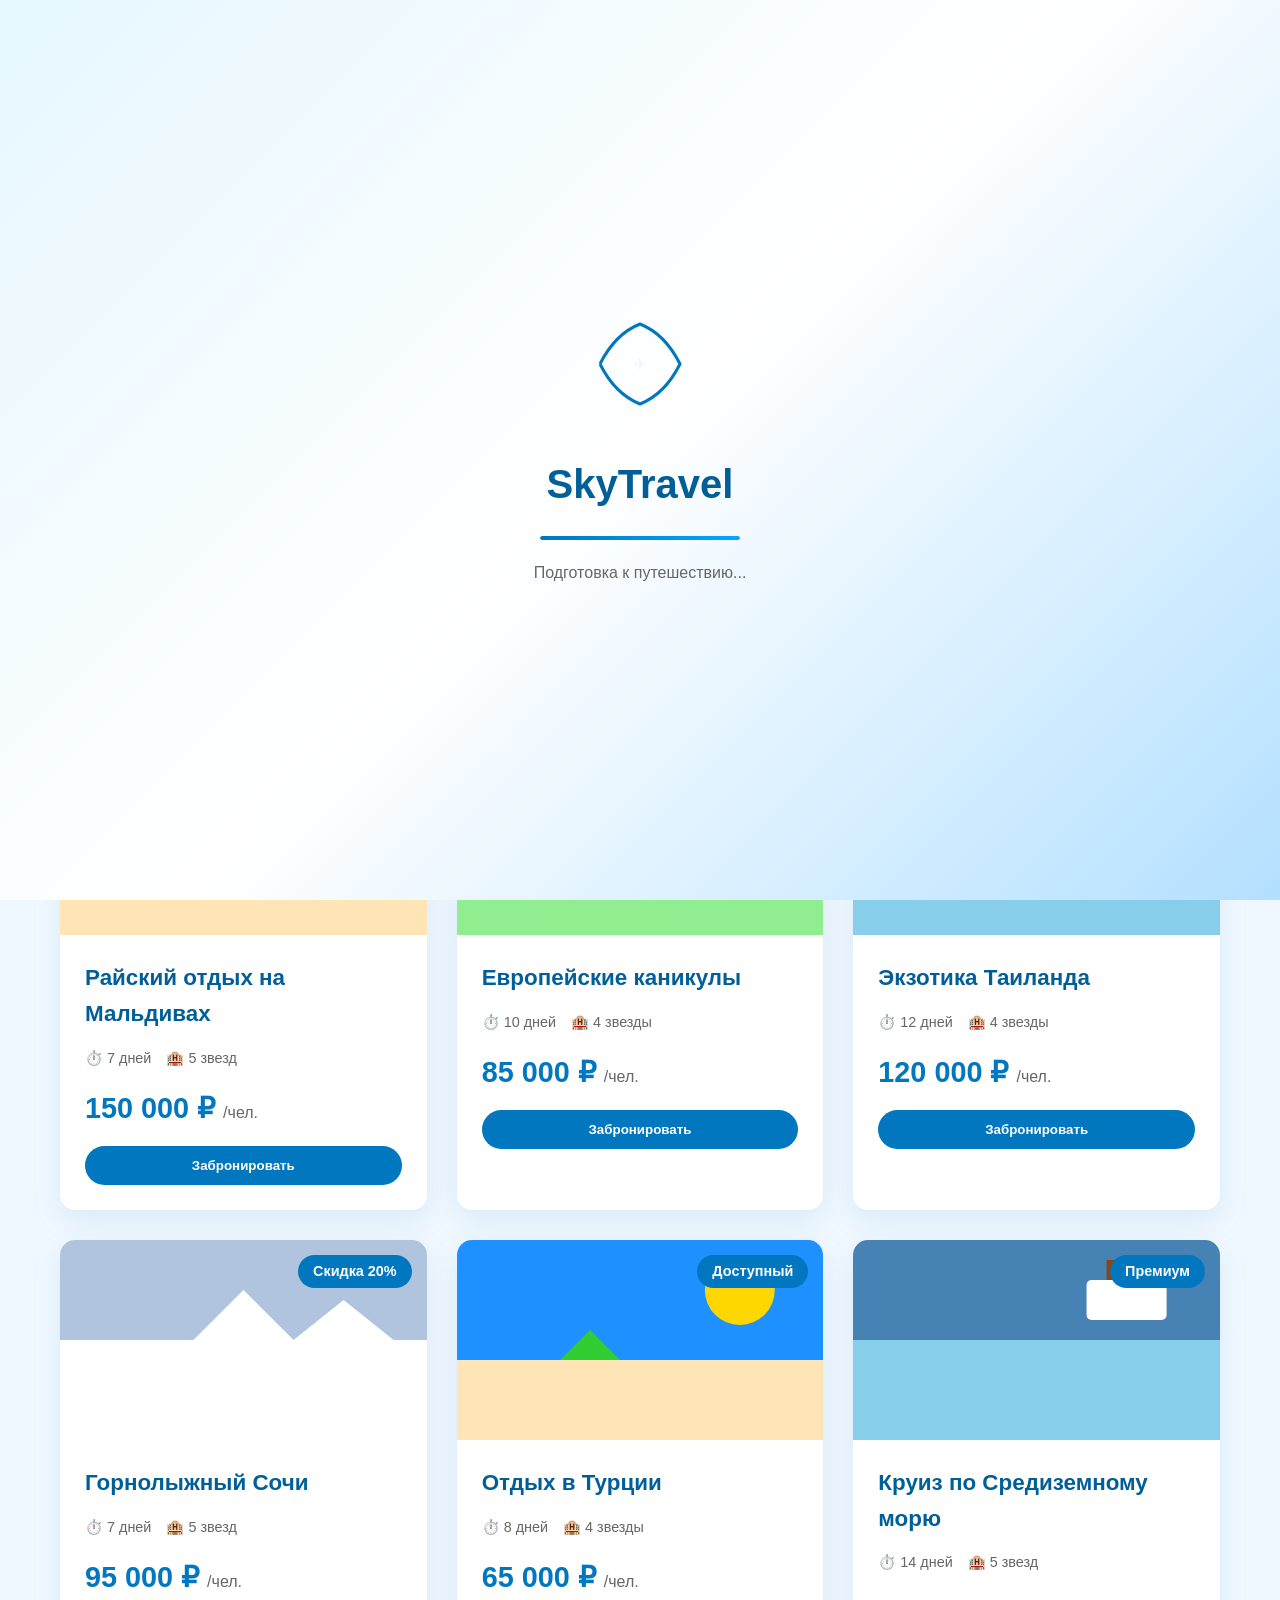
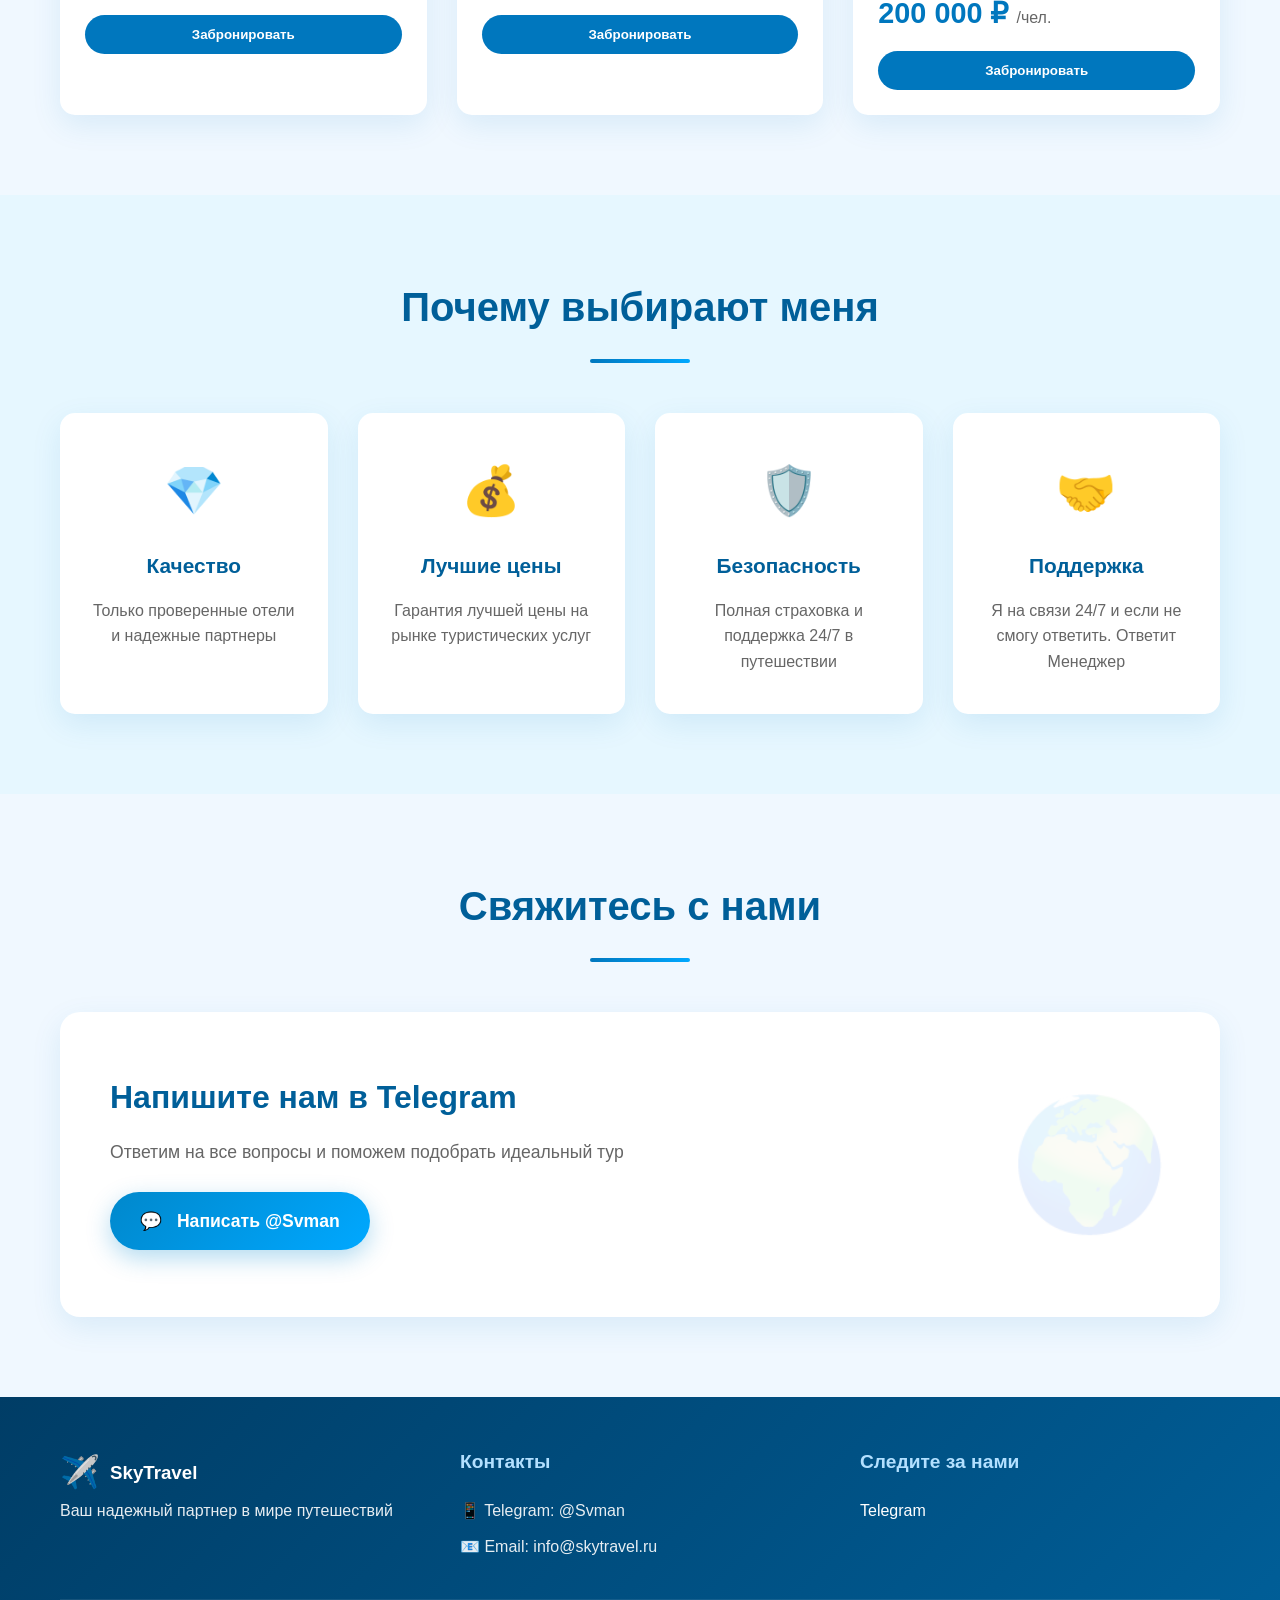
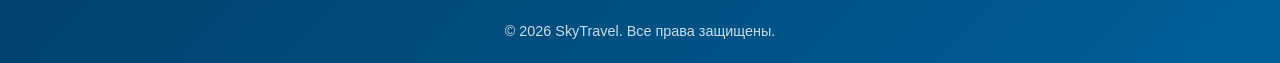
==== commit 5ba3afaf: "Update index.html" ====
--- a/index.html
+++ b/index.html
@@ -8,6 +8,46 @@
     <link rel="stylesheet" href="style.css">
 </head>
 <body>
+    <!-- Экран загрузки -->
+<div class="loader-wrapper">
+    <div class="loader">
+        <div class="plane">
+            <svg viewBox="0 0 100 100" width="100" height="100">
+                <path d="M10,50 Q25,20 50,10 Q75,20 90,50 Q75,80 50,90 Q25,80 10,50 Z" 
+                      fill="none" 
+                      stroke="#0077be" 
+                      stroke-width="3">
+                    <animate attributeName="stroke-dasharray" 
+                             values="0,300;300,300" 
+                             dur="1.5s" 
+                             fill="freeze"/>
+                </path>
+                <text x="50" y="55" 
+                      text-anchor="middle" 
+                      fill="#0077be" 
+                      font-size="14" 
+                      font-weight="bold">
+                    ✈
+                    <animate attributeName="opacity" 
+                             values="0;1;0" 
+                             dur="1.5s" 
+                             repeatCount="indefinite"/>
+                </text>
+            </svg>
+        </div>
+        <div class="loader-text">
+            <h2>SkyTravel</h2>
+            <div class="loading-bar">
+                <div class="loading-progress"></div>
+            </div>
+            <p>Подготовка к путешествию...</p>
+        </div>
+    </div>
+</div>
+
+<!-- Частицы для фона -->
+<div class="particles" id="particles"></div>
+
     <!-- Шапка сайта -->
     <header class="header">
         <div class="container">
--- a/style.css
+++ b/style.css
@@ -421,3 +421,245 @@
         padding: 12px 30px;
     }
 }
+
+/* Экран загрузки */
+.loader-wrapper {
+    position: fixed;
+    top: 0;
+    left: 0;
+    width: 100%;
+    height: 100%;
+    background: linear-gradient(135deg, #e6f7ff, #ffffff, #b3e0ff);
+    display: flex;
+    justify-content: center;
+    align-items: center;
+    z-index: 9999;
+    transition: opacity 0.8s ease, visibility 0.8s ease;
+}
+
+.loader-wrapper.hidden {
+    opacity: 0;
+    visibility: hidden;
+}
+
+.loader {
+    text-align: center;
+    animation: loaderFloat 3s ease-in-out infinite;
+}
+
+@keyframes loaderFloat {
+    0%, 100% { transform: translateY(0); }
+    50% { transform: translateY(-20px); }
+}
+
+.plane {
+    margin-bottom: 30px;
+    animation: planeRotate 3s ease-in-out infinite;
+}
+
+@keyframes planeRotate {
+    0% { transform: rotate(-10deg); }
+    50% { transform: rotate(10deg); }
+    100% { transform: rotate(-10deg); }
+}
+
+.loader-text h2 {
+    font-size: 2.5rem;
+    color: #005f99;
+    margin-bottom: 20px;
+    animation: textGlow 2s ease-in-out infinite;
+}
+
+@keyframes textGlow {
+    0%, 100% { opacity: 0.7; transform: scale(1); }
+    50% { opacity: 1; transform: scale(1.05); }
+}
+
+.loading-bar {
+    width: 200px;
+    height: 4px;
+    background: rgba(0, 119, 190, 0.2);
+    border-radius: 2px;
+    margin: 20px auto;
+    overflow: hidden;
+}
+
+.loading-progress {
+    width: 0%;
+    height: 100%;
+    background: linear-gradient(90deg, #0077be, #00a8ff);
+    border-radius: 2px;
+    animation: loading 2s ease-in-out forwards;
+}
+
+@keyframes loading {
+    0% { width: 0%; }
+    50% { width: 70%; }
+    100% { width: 100%; }
+}
+
+.loader-text p {
+    color: #666;
+    font-size: 1rem;
+    margin-top: 10px;
+    animation: fadeInOut 2s ease-in-out infinite;
+}
+
+@keyframes fadeInOut {
+    0%, 100% { opacity: 0.5; }
+    50% { opacity: 1; }
+}
+
+/* Частицы фона */
+.particles {
+    position: fixed;
+    top: 0;
+    left: 0;
+    width: 100%;
+    height: 100%;
+    pointer-events: none;
+    z-index: 9998;
+}
+
+.particle {
+    position: absolute;
+    background: #0077be;
+    border-radius: 50%;
+    opacity: 0;
+    animation: particleFloat 3s ease-in-out infinite;
+}
+
+@keyframes particleFloat {
+    0% {
+        transform: translateY(0) rotate(0deg);
+        opacity: 0;
+    }
+    10% {
+        opacity: 0.8;
+    }
+    90% {
+        opacity: 0.2;
+    }
+    100% {
+        transform: translateY(-100vh) rotate(360deg);
+        opacity: 0;
+    }
+}
+
+/* Анимация появления основного контента */
+body.loaded .header {
+    animation: slideDown 0.8s ease-out;
+}
+
+body.loaded .hero {
+    animation: fadeInUp 1s ease-out;
+}
+
+body.loaded .tour-card {
+    animation: fadeInScale 0.6s ease-out;
+}
+
+@keyframes slideDown {
+    from {
+        transform: translateY(-100%);
+        opacity: 0;
+    }
+    to {
+        transform: translateY(0);
+        opacity: 1;
+    }
+}
+
+@keyframes fadeInUp {
+    from {
+        transform: translateY(30px);
+        opacity: 0;
+    }
+    to {
+        transform: translateY(0);
+        opacity: 1;
+    }
+}
+
+@keyframes fadeInScale {
+    from {
+        transform: scale(0.9);
+        opacity: 0;
+    }
+    to {
+        transform: scale(1);
+        opacity: 1;
+    }
+}
+
+/* Волновой эффект для кнопок */
+.btn-primary,
+.telegram-btn,
+.telegram-contact-btn,
+.book-btn {
+    position: relative;
+    overflow: hidden;
+}
+
+.ripple {
+    position: absolute;
+    border-radius: 50%;
+    background: rgba(255, 255, 255, 0.4);
+    transform: scale(0);
+    animation: rippleEffect 0.6s ease-out;
+    pointer-events: none;
+}
+
+@keyframes rippleEffect {
+    to {
+        transform: scale(4);
+        opacity: 0;
+    }
+}
+
+/* Анимация для иконок в features */
+.feature-card {
+    transition: all 0.3s ease;
+}
+
+.feature-card:hover .feature-icon {
+    animation: iconBounce 0.6s ease;
+}
+
+@keyframes iconBounce {
+    0%, 100% { transform: scale(1); }
+    50% { transform: scale(1.2); }
+}
+
+/* Анимация для логотипа */
+.logo {
+    animation: logoPulse 2s ease-in-out infinite;
+}
+
+@keyframes logoPulse {
+    0%, 100% { transform: scale(1); }
+    50% { transform: scale(1.05); }
+}
+
+/* Плавные переходы для всего сайта */
+* {
+    transition: background-color 0.3s ease, color 0.3s ease;
+}
+
+/* Стили для скроллбара */
+::-webkit-scrollbar {
+    width: 10px;
+}
+
+::-webkit-scrollbar-track {
+    background: #f0f8ff;
+}
+
+::-webkit-scrollbar-thumb {
+    background: linear-gradient(#0077be, #00a8ff);
+    border-radius: 5px;
+}
+
+::-webkit-scrollbar-thumb:hover {
+    background: linear-gradient(#005f99, #0077be);
+}
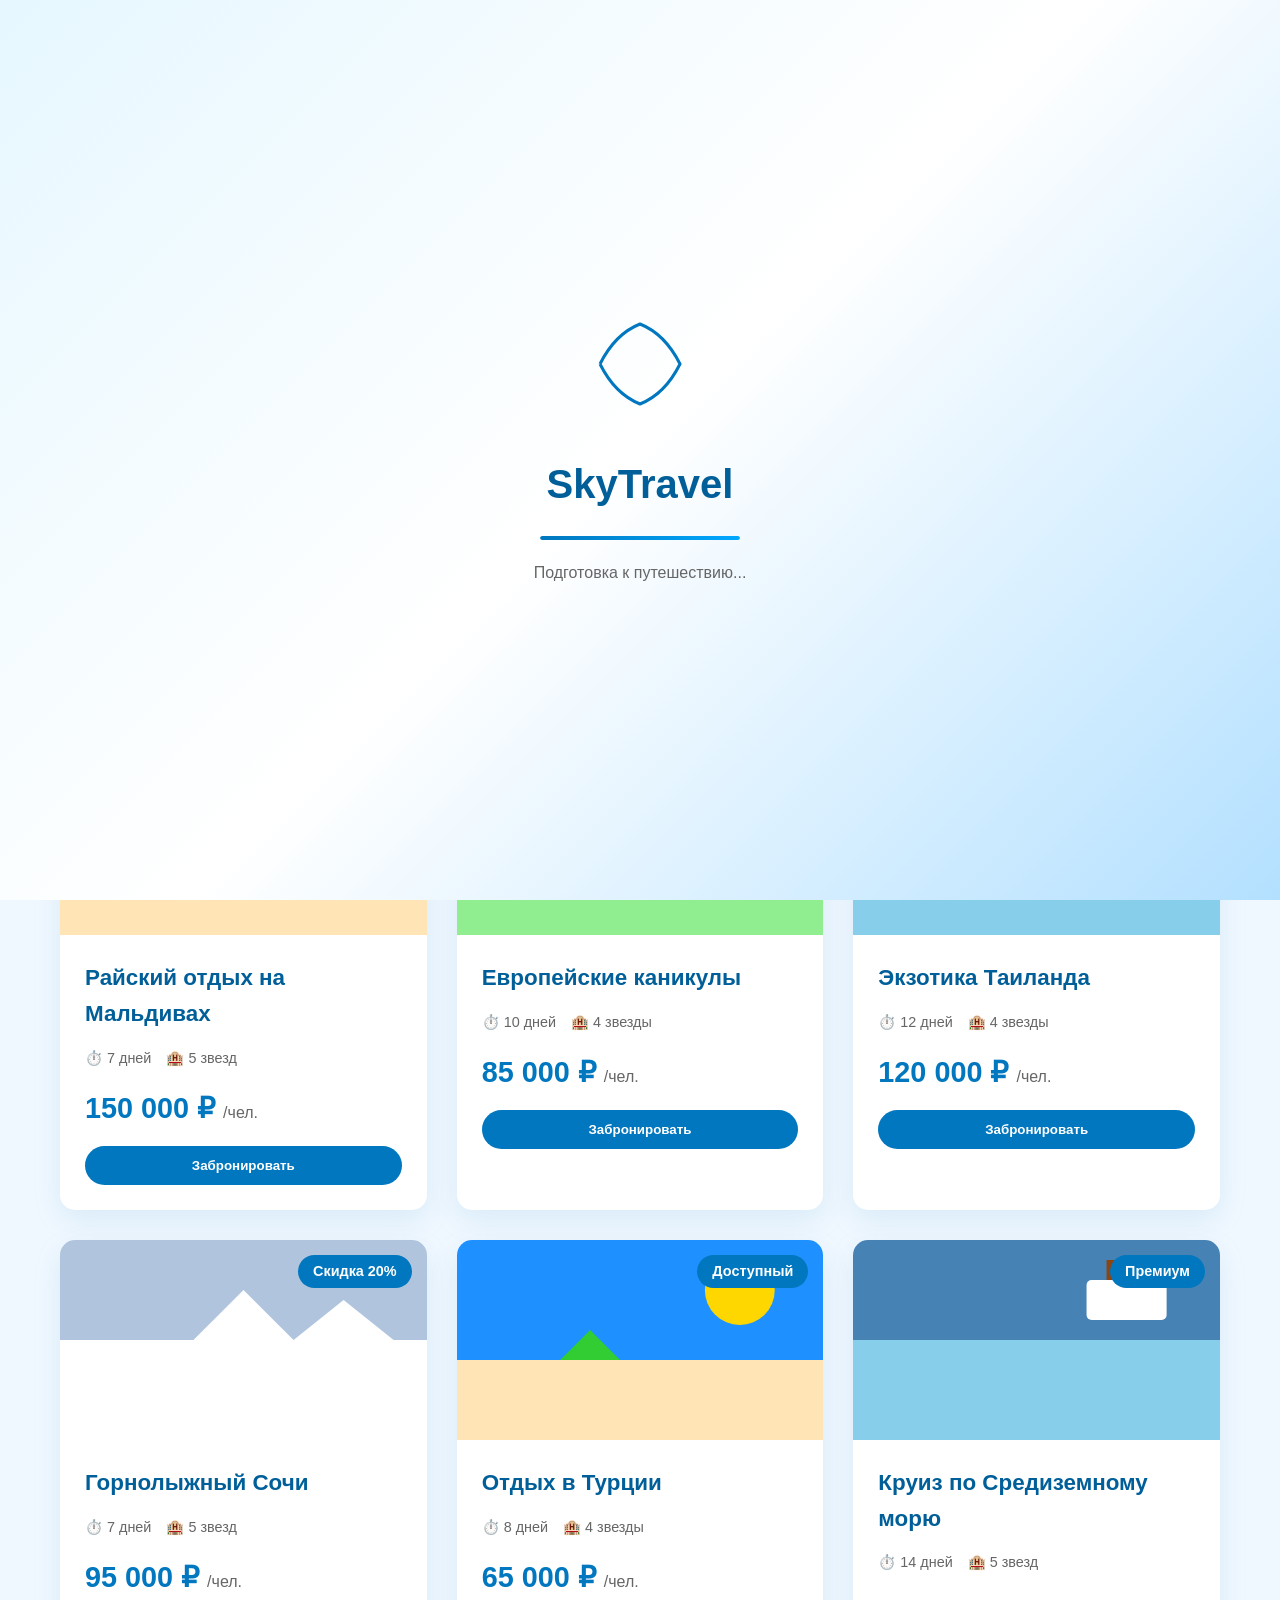
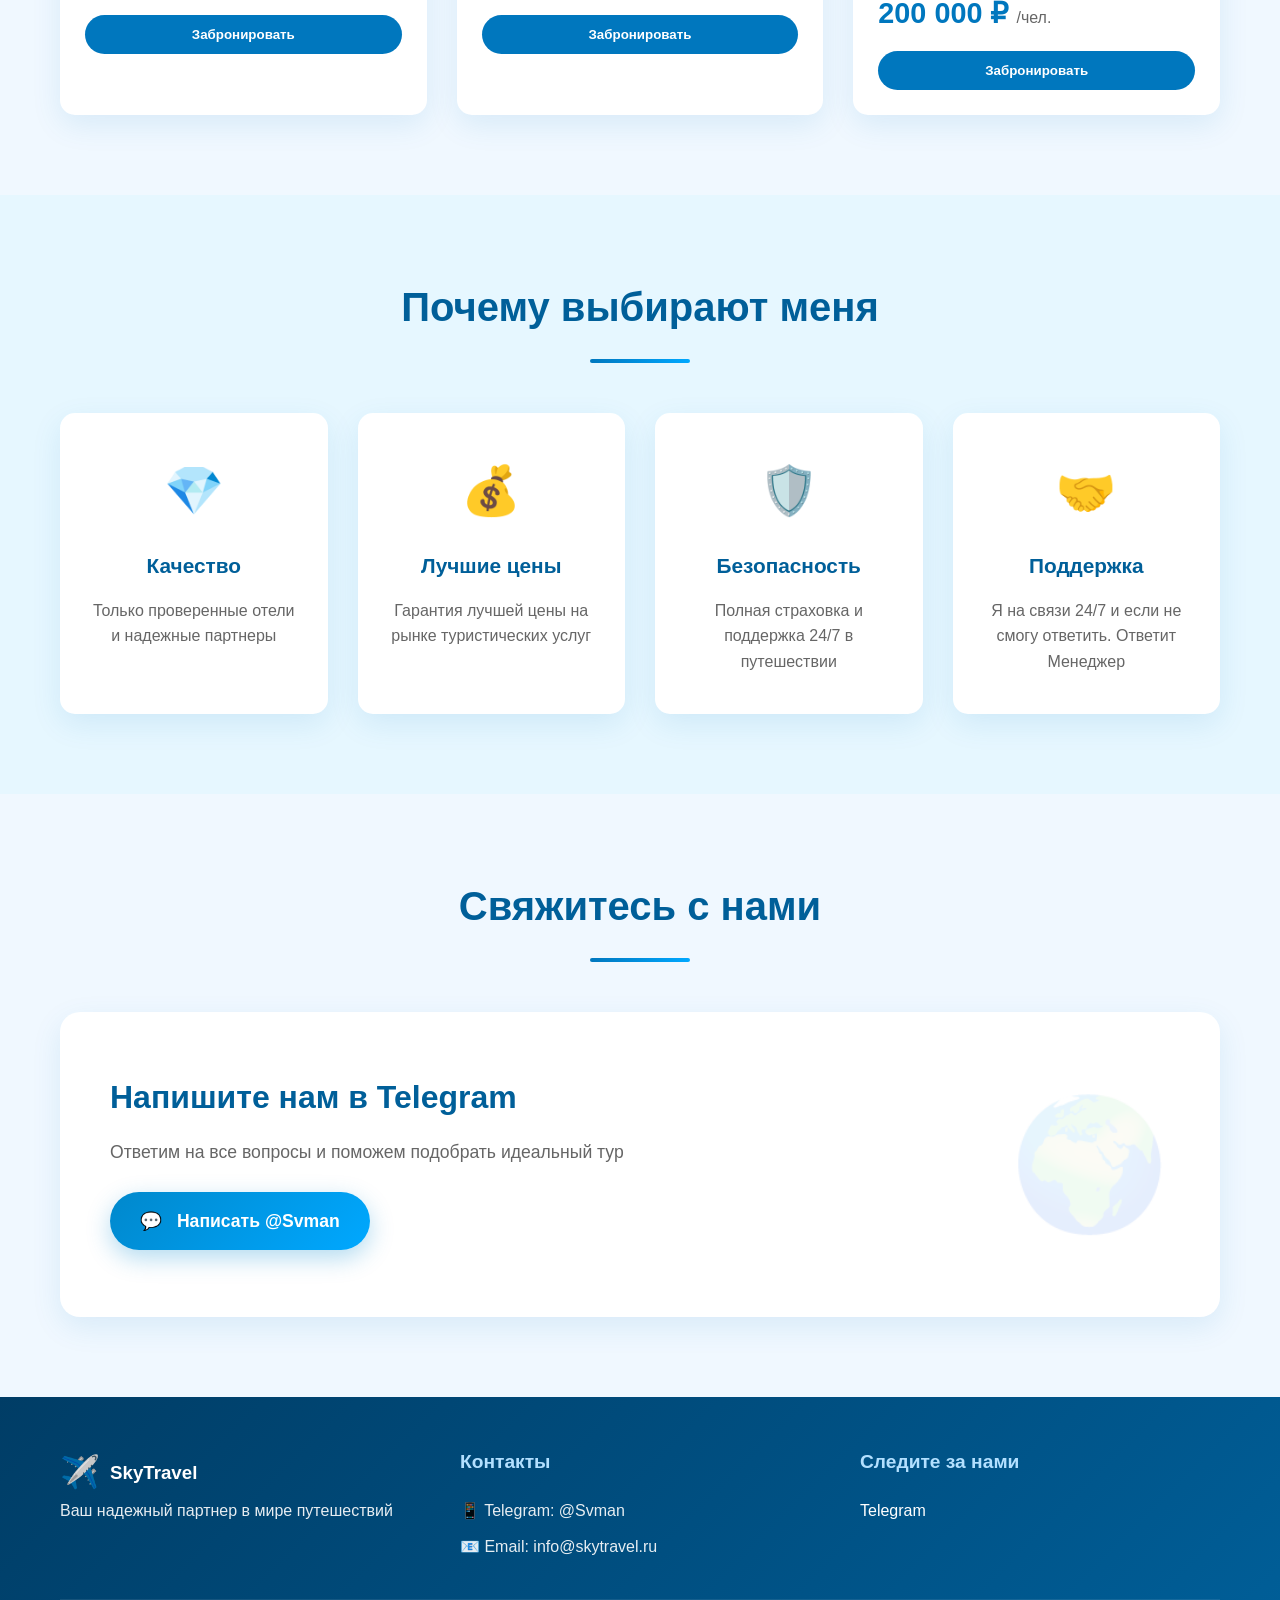
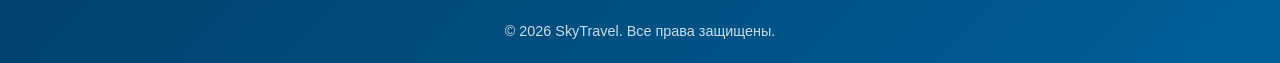
==== commit 17de589a: "Add files via upload" ====
--- a/index.html
+++ b/index.html
@@ -168,4 +168,4 @@
 
     <script src="script.js"></script>
 </body>
-</html>
+</html>
--- a/style.css
+++ b/style.css
@@ -662,4 +662,4 @@
 
 ::-webkit-scrollbar-thumb:hover {
     background: linear-gradient(#005f99, #0077be);
-}
+}
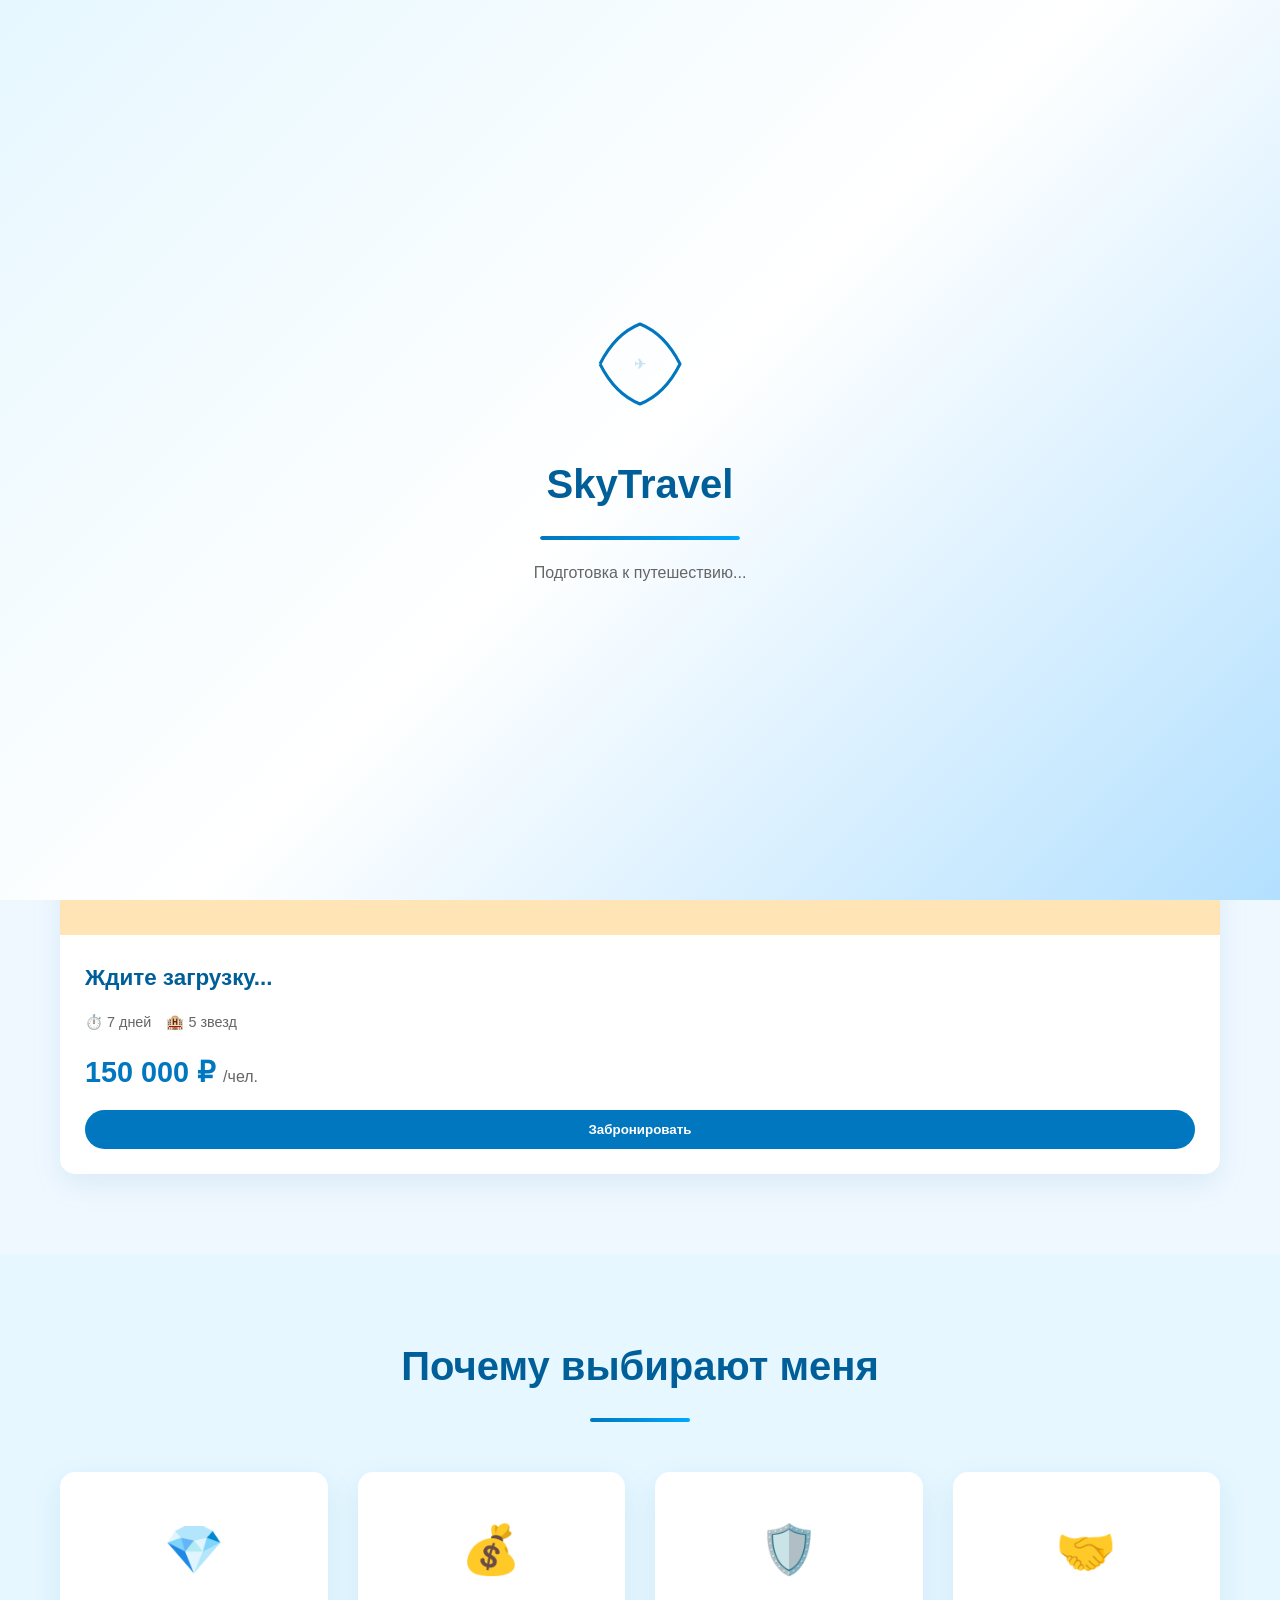
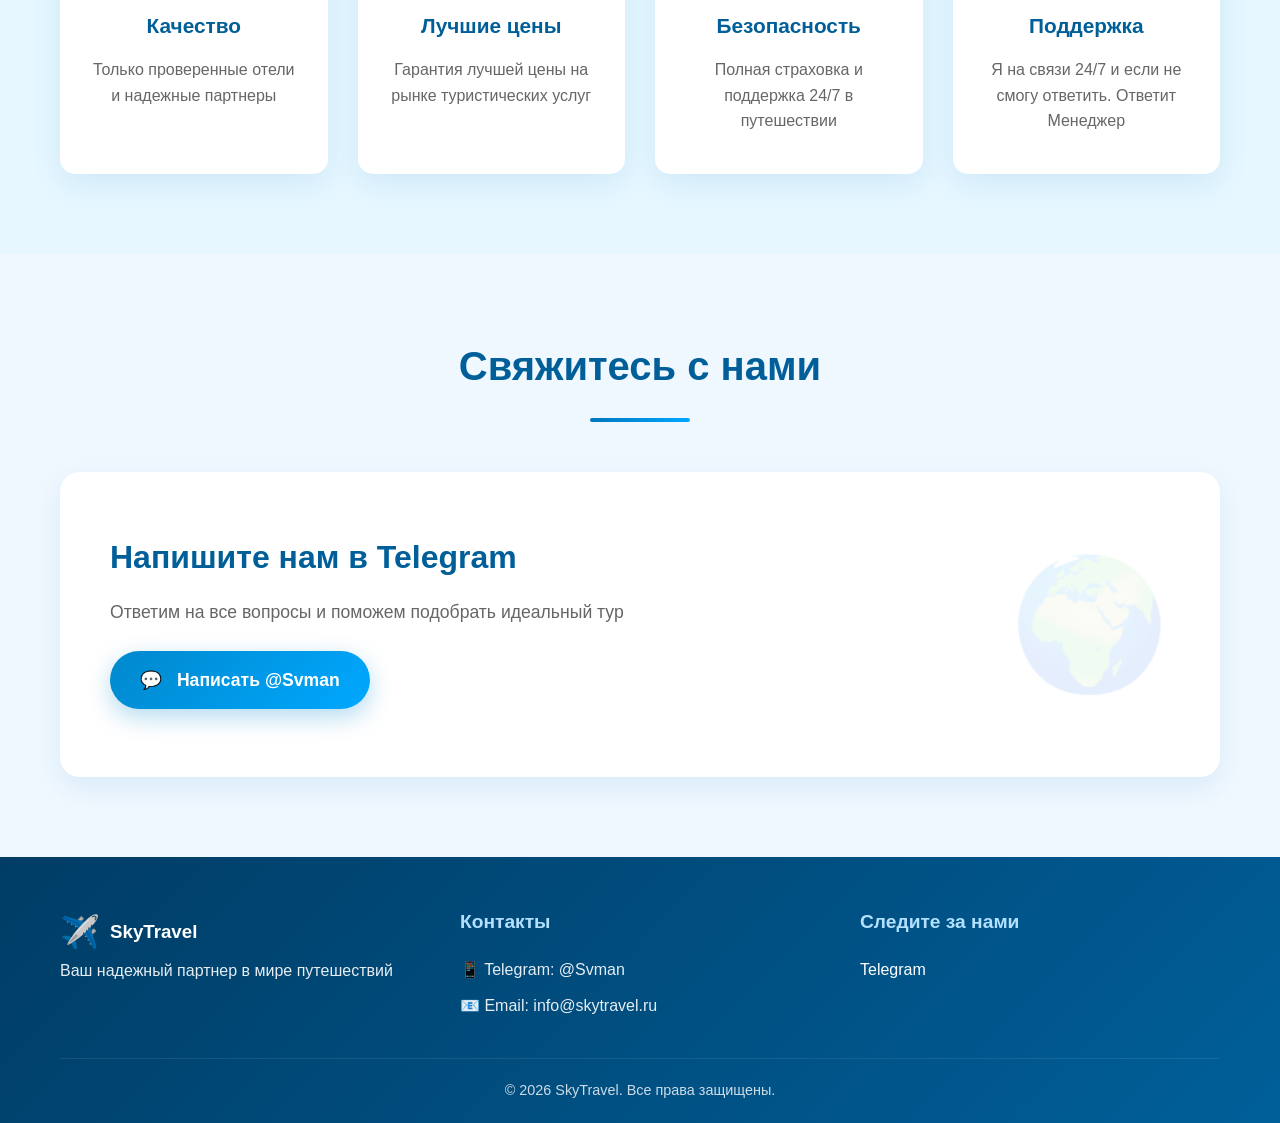
==== commit 2f9f0a1e: "Update index.html" ====
--- a/index.html
+++ b/index.html
@@ -45,27 +45,214 @@
     </div>
 </div>
 
+<!-- Модальное окно входа -->
+<div class="modal-overlay" id="loginModal">
+    <div class="modal-content">
+        <button class="modal-close" id="closeModal">&times;</button>
+        <div class="modal-icon">🔐</div>
+        <h2>Вход в систему</h2>
+        <p>Введите данные для доступа к личному кабинету</p>
+        
+        <form id="loginForm">
+            <div class="form-group">
+                <label for="login">
+                    <span>👤</span> Логин
+                </label>
+                <input 
+                    type="text" 
+                    id="login" 
+                    name="login" 
+                    placeholder="Введите логин" 
+                    required
+                    autocomplete="username"
+                >
+            </div>
+            
+            <div class="form-group">
+                <label for="password">
+                    <span>🔒</span> Пароль
+                </label>
+                <div class="password-wrapper">
+                    <input 
+                        type="password" 
+                        id="password" 
+                        name="password" 
+                        placeholder="Введите пароль" 
+                        required
+                        autocomplete="current-password"
+                    >
+                    <button type="button" class="toggle-password" id="togglePassword">
+                        👁️
+                    </button>
+                </div>
+            </div>
+            
+            <div class="form-options">
+                <label class="remember-me">
+                    <input type="checkbox" id="remember">
+                    <span>Запомнить меня</span>
+                </label>
+            </div>
+            
+            <button type="submit" class="login-btn">
+                <span>Войти</span>
+                <span class="login-loader" style="display: none;">⏳</span>
+            </button>
+        </form>
+        
+        <div class="login-error" id="loginError" style="display: none;"></div>
+        
+        <div class="modal-footer">
+            <p>Нет аккаунта? <a href="https://t.me/Svman" target="_blank">Свяжитесь с нами</a></p>
+        </div>
+    </div>
+</div>
+
+
 <!-- Частицы для фона -->
 <div class="particles" id="particles"></div>
 
+<!-- Панель администратора -->
+<div id="adminPanel" class="admin-panel-overlay" style="display: none;">
+    <div class="admin-panel">
+        <div class="admin-header">
+            <h2>🔧 Панель управления турами</h2>
+            <button id="closeAdminPanel" class="admin-close-btn">&times;</button>
+        </div>
+        
+        <button id="addNewTourBtn" class="admin-add-btn">
+            ➕ Добавить новый тур
+        </button>
+        
+        <!-- Форма добавления/редактирования тура -->
+<div id="tourEditForm" class="tour-edit-form" style="display: none;">
+    <h3 id="formTitle">Добавление нового тура</h3>
+    <input type="hidden" id="editTourId">
+    
+    <div class="form-row">
+        <label>Название тура:</label>
+        <input type="text" id="editTitle" placeholder="Название">
+    </div>
+    
+    <div class="form-row">
+        <label>Изображение:</label>
+        <div class="image-upload-container">
+            <!-- Предпросмотр изображения -->
+            <div class="image-preview" id="imagePreview">
+                <span class="no-image">Нет изображения</span>
+            </div>
+            
+            <!-- Вкладки для выбора способа загрузки -->
+            <div class="image-tabs">
+                <button type="button" class="image-tab active" onclick="switchImageTab('url')">🔗 Ссылка</button>
+                <button type="button" class="image-tab" onclick="switchImageTab('file')">📁 Файл</button>
+                <button type="button" class="image-tab" onclick="switchImageTab('preset')">🎨 Готовые</button>
+            </div>
+            
+            <!-- Вкладка: URL -->
+            <div class="image-tab-content active" id="imageUrlTab">
+                <input type="text" id="editImageUrl" placeholder="Вставьте ссылку на изображение">
+                <button type="button" class="load-image-btn" onclick="loadImageFromUrl()">Загрузить</button>
+            </div>
+            
+            <!-- Вкладка: Файл -->
+            <div class="image-tab-content" id="imageFileTab" style="display: none;">
+                <input type="file" id="editImageFile" accept="image/*" onchange="loadImageFromFile(event)">
+                <p class="help-text">Поддерживаются JPG, PNG, GIF (макс. 5MB)</p>
+            </div>
+            
+            <!-- Вкладка: Готовые изображения -->
+            <div class="image-tab-content" id="imagePresetTab" style="display: none;">
+                <div class="preset-images">
+                    <div class="preset-image" onclick="selectPresetImage('beach')" title="Пляж">
+                        <img src="data:image/svg+xml,%3Csvg xmlns='http://www.w3.org/2000/svg' width='100' height='60'%3E%3Crect fill='%2387CEEB' width='100' height='40'/%3E%3Crect fill='%23FFE4B5' y='40' width='100' height='20'/%3E%3Ccircle fill='%23FFD700' cx='70' cy='15' r='10'/%3E%3C/svg%3E" alt="Пляж">
+                        <span>Пляж</span>
+                    </div>
+                    <div class="preset-image" onclick="selectPresetImage('mountain')" title="Горы">
+                        <img src="data:image/svg+xml,%3Csvg xmlns='http://www.w3.org/2000/svg' width='100' height='60'%3E%3Crect fill='%23B0C4DE' width='100' height='40'/%3E%3Crect fill='white' y='40' width='100' height='20'/%3E%3Cpolygon fill='white' points='30,40 50,10 70,40'/%3E%3C/svg%3E" alt="Горы">
+                        <span>Горы</span>
+                    </div>
+                    <div class="preset-image" onclick="selectPresetImage('city')" title="Город">
+                        <img src="data:image/svg+xml,%3Csvg xmlns='http://www.w3.org/2000/svg' width='100' height='60'%3E%3Crect fill='%2387CEEB' width='100' height='40'/%3E%3Crect fill='%2390EE90' y='40' width='100' height='20'/%3E%3Crect fill='%23A0522D' x='40' y='20' width='20' height='30'/%3E%3C/svg%3E" alt="Город">
+                        <span>Город</span>
+                    </div>
+                    <div class="preset-image" onclick="selectPresetImage('cruise')" title="Круиз">
+                        <img src="data:image/svg+xml,%3Csvg xmlns='http://www.w3.org/2000/svg' width='100' height='60'%3E%3Crect fill='%234682B4' width='100' height='40'/%3E%3Crect fill='%2387CEEB' y='40' width='100' height='20'/%3E%3Crect fill='white' x='60' y='15' width='30' height='15'/%3E%3C/svg%3E" alt="Круиз">
+                        <span>Круиз</span>
+                    </div>
+                </div>
+            </div>
+        </div>
+        <input type="hidden" id="editImage" value="">
+    </div>
+    
+    <div class="form-row">
+        <label>Длительность:</label>
+        <input type="text" id="editDuration" placeholder="7 дней">
+    </div>
+    
+    <div class="form-row">
+        <label>Отель:</label>
+        <input type="text" id="editHotel" placeholder="5 звезд">
+    </div>
+    
+    <div class="form-row">
+        <label>Цена:</label>
+        <input type="text" id="editPrice" placeholder="100 000 ₽">
+    </div>
+    
+    <div class="form-row">
+        <label>Метка:</label>
+        <input type="text" id="editBadge" placeholder="Хит продаж">
+    </div>
+    
+    <div class="form-actions">
+        <button id="saveTourBtn" class="save-btn">💾 Сохранить</button>
+        <button id="cancelEditBtn" class="cancel-btn">❌ Отмена</button>
+    </div>
+</div>
+
+        <!-- Список туров для управления -->
+        <div class="admin-tours-list" id="adminToursList">
+            <h3>Список туров:</h3>
+            <div id="toursTable"></div>
+        </div>
+    </div>
+</div>
+
     <!-- Шапка сайта -->
-    <header class="header">
-        <div class="container">
-            <div class="logo">
-                <span class="logo-icon">✈️</span>
-                <h1>SkyTravel</h1>
-            </div>
-            <nav class="nav">
-                <a href="#tours">Туры</a>
-                <a href="#about">О нас</a>
-                <a href="#contact">Контакты</a>
-            </nav>
+<header class="header">
+    <div class="container">
+        <div class="logo">
+            <span class="logo-icon">✈️</span>
+            <h1>SkyTravel</h1>
+        </div>
+        <nav class="nav">
+            <a href="#tours">Туры</a>
+            <a href="#about">О нас</a>
+            <a href="#contact">Контакты</a>
+        </nav>
+        <div class="header-actions">
             <a href="https://t.me/Svman" target="_blank" class="telegram-btn">
                 <span>📱 Telegram</span>
                 @Svman
             </a>
-        </div>
-    </header>
+            
+            <!-- Кнопка входа -->
+            <button class="login-button" id="loginButton">
+                <span class="login-icon">👤</span>
+                <span class="login-text">Вход</span>
+            </button>
+            
+            <!-- Профиль пользователя (скрыт по умолчанию) -->
+            <div class="user-profile" id="userProfile" style="display: none;">
+                <span class="user-avatar">👤</span>
+                <span class="user-name" id="userName">Svmans</span>
+                <button class="logout-btn" id="logoutButton">Выйти</button>
+            </div>
+        </div>
+    </div>
+</header>
 
     <!-- Главный баннер -->
     <section class="hero">
@@ -168,4 +355,4 @@
 
     <script src="script.js"></script>
 </body>
-</html>+</html>
--- a/style.css
+++ b/style.css
@@ -662,4 +662,724 @@
 
 ::-webkit-scrollbar-thumb:hover {
     background: linear-gradient(#005f99, #0077be);
-}+}
+
+/* Кнопка входа в шапке */
+.login-button {
+    background: linear-gradient(135deg, #0077be, #00a8ff);
+    color: white;
+    border: none;
+    padding: 10px 20px;
+    border-radius: 25px;
+    font-weight: 600;
+    cursor: pointer;
+    display: flex;
+    align-items: center;
+    gap: 8px;
+    transition: all 0.3s ease;
+    box-shadow: 0 4px 15px rgba(0, 119, 190, 0.3);
+    font-size: 1rem;
+}
+
+.login-button:hover {
+    transform: translateY(-2px);
+    box-shadow: 0 6px 20px rgba(0, 119, 190, 0.4);
+    background: linear-gradient(135deg, #005f99, #0077be);
+}
+
+.login-icon {
+    font-size: 1.2rem;
+}
+
+/* Профиль пользователя */
+.user-profile {
+    display: flex;
+    align-items: center;
+    gap: 10px;
+    background: white;
+    padding: 8px 20px;
+    border-radius: 25px;
+    box-shadow: 0 2px 10px rgba(0, 119, 190, 0.1);
+}
+
+.user-avatar {
+    font-size: 1.5rem;
+}
+
+.user-name {
+    font-weight: 600;
+    color: #005f99;
+}
+
+.logout-btn {
+    background: #ff4444;
+    color: white;
+    border: none;
+    padding: 5px 15px;
+    border-radius: 15px;
+    cursor: pointer;
+    font-size: 0.9rem;
+    transition: all 0.3s ease;
+}
+
+.logout-btn:hover {
+    background: #cc0000;
+    transform: scale(1.05);
+}
+
+/* Модальное окно */
+.modal-overlay {
+    position: fixed;
+    top: 0;
+    left: 0;
+    width: 100%;
+    height: 100%;
+    background: rgba(0, 0, 0, 0.5);
+    display: flex;
+    justify-content: center;
+    align-items: center;
+    z-index: 10000;
+    opacity: 0;
+    visibility: hidden;
+    transition: all 0.3s ease;
+    backdrop-filter: blur(5px);
+}
+
+.modal-overlay.active {
+    opacity: 1;
+    visibility: visible;
+}
+
+.modal-content {
+    background: white;
+    border-radius: 20px;
+    padding: 40px;
+    width: 90%;
+    max-width: 400px;
+    position: relative;
+    transform: scale(0.7);
+    transition: all 0.3s ease;
+    box-shadow: 0 20px 60px rgba(0, 0, 0, 0.3);
+}
+
+.modal-overlay.active .modal-content {
+    transform: scale(1);
+}
+
+.modal-close {
+    position: absolute;
+    top: 15px;
+    right: 15px;
+    background: none;
+    border: none;
+    font-size: 2rem;
+    cursor: pointer;
+    color: #666;
+    width: 40px;
+    height: 40px;
+    display: flex;
+    align-items: center;
+    justify-content: center;
+    border-radius: 50%;
+    transition: all 0.3s ease;
+}
+
+.modal-close:hover {
+    background: #f0f0f0;
+    color: #333;
+    transform: rotate(90deg);
+}
+
+.modal-icon {
+    font-size: 3rem;
+    text-align: center;
+    margin-bottom: 20px;
+}
+
+.modal-content h2 {
+    text-align: center;
+    color: #005f99;
+    margin-bottom: 10px;
+    font-size: 1.8rem;
+}
+
+.modal-content p {
+    text-align: center;
+    color: #666;
+    margin-bottom: 30px;
+}
+
+/* Форма входа */
+.form-group {
+    margin-bottom: 20px;
+}
+
+.form-group label {
+    display: block;
+    margin-bottom: 8px;
+    color: #333;
+    font-weight: 500;
+    font-size: 0.95rem;
+}
+
+.form-group label span {
+    margin-right: 5px;
+}
+
+.form-group input {
+    width: 100%;
+    padding: 12px 15px;
+    border: 2px solid #e0e0e0;
+    border-radius: 10px;
+    font-size: 1rem;
+    transition: all 0.3s ease;
+    outline: none;
+}
+
+.form-group input:focus {
+    border-color: #0077be;
+    box-shadow: 0 0 0 3px rgba(0, 119, 190, 0.1);
+}
+
+.password-wrapper {
+    position: relative;
+}
+
+.password-wrapper input {
+    padding-right: 50px;
+}
+
+.toggle-password {
+    position: absolute;
+    right: 10px;
+    top: 50%;
+    transform: translateY(-50%);
+    background: none;
+    border: none;
+    cursor: pointer;
+    font-size: 1.2rem;
+    padding: 5px;
+    transition: all 0.3s ease;
+}
+
+.toggle-password:hover {
+    transform: translateY(-50%) scale(1.2);
+}
+
+.form-options {
+    display: flex;
+    justify-content: space-between;
+    align-items: center;
+    margin-bottom: 25px;
+}
+
+.remember-me {
+    display: flex;
+    align-items: center;
+    gap: 8px;
+    cursor: pointer;
+    font-size: 0.9rem;
+    color: #666;
+}
+
+.remember-me input[type="checkbox"] {
+    width: auto;
+    cursor: pointer;
+}
+
+.login-btn {
+    width: 100%;
+    padding: 14px;
+    background: linear-gradient(135deg, #0077be, #00a8ff);
+    color: white;
+    border: none;
+    border-radius: 10px;
+    font-size: 1.1rem;
+    font-weight: 600;
+    cursor: pointer;
+    transition: all 0.3s ease;
+    position: relative;
+    overflow: hidden;
+}
+
+.login-btn:hover {
+    background: linear-gradient(135deg, #005f99, #0077be);
+    transform: translateY(-2px);
+    box-shadow: 0 8px 25px rgba(0, 119, 190, 0.3);
+}
+
+.login-btn:disabled {
+    opacity: 0.7;
+    cursor: not-allowed;
+    transform: none;
+}
+
+.login-loader {
+    display: inline-block;
+    animation: spin 1s linear infinite;
+}
+
+@keyframes spin {
+    from { transform: rotate(0deg); }
+    to { transform: rotate(360deg); }
+}
+
+/* Сообщение об ошибке */
+.login-error {
+    background: #ffe6e6;
+    color: #cc0000;
+    padding: 12px;
+    border-radius: 10px;
+    margin-top: 20px;
+    text-align: center;
+    font-size: 0.9rem;
+    border: 1px solid #ffcccc;
+    animation: shakeError 0.5s ease;
+}
+
+@keyframes shakeError {
+    0%, 100% { transform: translateX(0); }
+    10%, 30%, 50%, 70%, 90% { transform: translateX(-5px); }
+    20%, 40%, 60%, 80% { transform: translateX(5px); }
+}
+
+/* Успешный вход */
+.login-success {
+    background: #e6ffe6;
+    color: #006600;
+    padding: 12px;
+    border-radius: 10px;
+    margin-top: 20px;
+    text-align: center;
+    font-size: 0.9rem;
+    border: 1px solid #ccffcc;
+}
+
+/* Подвал модального окна */
+.modal-footer {
+    margin-top: 30px;
+    text-align: center;
+    padding-top: 20px;
+    border-top: 1px solid #e0e0e0;
+}
+
+.modal-footer a {
+    color: #0077be;
+    text-decoration: none;
+    font-weight: 600;
+}
+
+.modal-footer a:hover {
+    text-decoration: underline;
+}
+
+/* Адаптивность для модального окна */
+@media (max-width: 480px) {
+    .modal-content {
+        padding: 25px;
+        margin: 20px;
+    }
+    
+    .modal-content h2 {
+        font-size: 1.5rem;
+    }
+}
+
+/* Контейнер для кнопок в шапке */
+.header-actions {
+    display: flex;
+    align-items: center;
+    gap: 10px;
+}
+
+/* Адаптивность */
+@media (max-width: 768px) {
+    .header-actions {
+        flex-wrap: wrap;
+        justify-content: center;
+    }
+}
+
+/* Панель администратора */
+.admin-panel-overlay {
+    position: fixed;
+    top: 0;
+    left: 0;
+    width: 100%;
+    height: 100%;
+    background: rgba(0,0,0,0.7);
+    z-index: 10001;
+    display: flex;
+    justify-content: center;
+    align-items: center;
+    overflow-y: auto;
+    padding: 20px;
+}
+
+.admin-panel {
+    background: white;
+    border-radius: 20px;
+    padding: 30px;
+    max-width: 800px;
+    width: 100%;
+    max-height: 90vh;
+    overflow-y: auto;
+    box-shadow: 0 20px 60px rgba(0,0,0,0.3);
+}
+
+.admin-header {
+    display: flex;
+    justify-content: space-between;
+    align-items: center;
+    margin-bottom: 20px;
+    padding-bottom: 15px;
+    border-bottom: 2px solid #e0e0e0;
+}
+
+.admin-header h2 {
+    color: #005f99;
+    margin: 0;
+}
+
+.admin-close-btn {
+    background: none;
+    border: none;
+    font-size: 2rem;
+    cursor: pointer;
+    color: #666;
+    transition: all 0.3s;
+}
+
+.admin-close-btn:hover {
+    color: #cc0000;
+    transform: rotate(90deg);
+}
+
+.admin-add-btn {
+    background: linear-gradient(135deg, #28a745, #20c997);
+    color: white;
+    border: none;
+    padding: 12px 25px;
+    border-radius: 10px;
+    font-size: 1rem;
+    font-weight: 600;
+    cursor: pointer;
+    margin-bottom: 20px;
+    transition: all 0.3s;
+}
+
+.admin-add-btn:hover {
+    transform: translateY(-2px);
+    box-shadow: 0 5px 15px rgba(40,167,69,0.3);
+}
+
+/* Форма редактирования */
+.tour-edit-form {
+    background: #f8f9fa;
+    padding: 20px;
+    border-radius: 10px;
+    margin-bottom: 20px;
+    border: 1px solid #dee2e6;
+}
+
+.tour-edit-form h3 {
+    color: #005f99;
+    margin-bottom: 15px;
+}
+
+.form-row {
+    margin-bottom: 15px;
+}
+
+.form-row label {
+    display: block;
+    margin-bottom: 5px;
+    font-weight: 600;
+    color: #333;
+}
+
+.form-row input {
+    width: 100%;
+    padding: 10px;
+    border: 2px solid #e0e0e0;
+    border-radius: 8px;
+    font-size: 1rem;
+    transition: all 0.3s;
+}
+
+.form-row input:focus {
+    border-color: #0077be;
+    outline: none;
+    box-shadow: 0 0 0 3px rgba(0,119,190,0.1);
+}
+
+.form-actions {
+    display: flex;
+    gap: 10px;
+    margin-top: 20px;
+}
+
+.save-btn {
+    background: linear-gradient(135deg, #0077be, #00a8ff);
+    color: white;
+    border: none;
+    padding: 10px 25px;
+    border-radius: 8px;
+    cursor: pointer;
+    font-weight: 600;
+}
+
+.save-btn:hover {
+    background: linear-gradient(135deg, #005f99, #0077be);
+}
+
+.cancel-btn {
+    background: #6c757d;
+    color: white;
+    border: none;
+    padding: 10px 25px;
+    border-radius: 8px;
+    cursor: pointer;
+    font-weight: 600;
+}
+
+.cancel-btn:hover {
+    background: #5a6268;
+}
+
+/* Таблица туров */
+.admin-tours-list h3 {
+    color: #005f99;
+    margin-bottom: 15px;
+}
+
+.tour-admin-item {
+    display: flex;
+    justify-content: space-between;
+    align-items: center;
+    padding: 15px;
+    background: white;
+    border: 1px solid #e0e0e0;
+    border-radius: 10px;
+    margin-bottom: 10px;
+    transition: all 0.3s;
+}
+
+.tour-admin-item:hover {
+    box-shadow: 0 5px 15px rgba(0,0,0,0.1);
+    transform: translateX(5px);
+}
+
+.tour-admin-info {
+    flex: 1;
+}
+
+.tour-admin-info h4 {
+    color: #005f99;
+    margin: 0 0 5px 0;
+}
+
+.tour-admin-info p {
+    margin: 2px 0;
+    color: #666;
+    font-size: 0.9rem;
+}
+
+.tour-admin-actions {
+    display: flex;
+    gap: 10px;
+}
+
+.edit-tour-btn, .delete-tour-btn {
+    border: none;
+    padding: 8px 15px;
+    border-radius: 5px;
+    cursor: pointer;
+    font-size: 0.9rem;
+    transition: all 0.3s;
+}
+
+.edit-tour-btn {
+    background: #ffc107;
+    color: #333;
+}
+
+.edit-tour-btn:hover {
+    background: #ffb300;
+    transform: scale(1.05);
+}
+
+.delete-tour-btn {
+    background: #dc3545;
+    color: white;
+}
+
+.delete-tour-btn:hover {
+    background: #c82333;
+    transform: scale(1.05);
+}
+
+/* Кнопка входа в шапке */
+.header-actions {
+    display: flex;
+    align-items: center;
+    gap: 10px;
+}
+
+.admin-access-btn {
+    background: linear-gradient(135deg, #6f42c1, #8b5cf6);
+    color: white;
+    border: none;
+    padding: 10px 15px;
+    border-radius: 25px;
+    cursor: pointer;
+    font-weight: 600;
+    font-size: 0.9rem;
+}
+
+.admin-access-btn:hover {
+    transform: translateY(-2px);
+    box-shadow: 0 5px 15px rgba(111,66,193,0.3);
+}
+
+/* Кнопка управления для админа */
+.admin-access-btn {
+    background: linear-gradient(135deg, #6f42c1, #8b5cf6) !important;
+    color: white !important;
+    border: none !important;
+    padding: 5px 15px !important;
+    border-radius: 15px !important;
+    cursor: pointer !important;
+    font-size: 0.9rem !important;
+    font-weight: 600 !important;
+    transition: all 0.3s ease !important;
+    white-space: nowrap;
+}
+
+.admin-access-btn:hover {
+    transform: translateY(-2px) !important;
+    box-shadow: 0 5px 15px rgba(111, 66, 193, 0.3) !important;
+    background: linear-gradient(135deg, #5a32a3, #7c4dff) !important;
+}
+
+/* Стили для загрузки изображений */
+.image-upload-container {
+    border: 2px solid #e0e0e0;
+    border-radius: 10px;
+    padding: 15px;
+    background: white;
+}
+
+.image-preview {
+    width: 100%;
+    height: 200px;
+    border: 2px dashed #dee2e6;
+    border-radius: 8px;
+    margin-bottom: 15px;
+    display: flex;
+    align-items: center;
+    justify-content: center;
+    overflow: hidden;
+    background: #f8f9fa;
+}
+
+.image-preview img {
+    width: 100%;
+    height: 100%;
+    object-fit: cover;
+}
+
+.no-image {
+    color: #adb5bd;
+    font-size: 1.1rem;
+}
+
+.image-tabs {
+    display: flex;
+    gap: 5px;
+    margin-bottom: 15px;
+}
+
+.image-tab {
+    padding: 8px 15px;
+    border: 1px solid #dee2e6;
+    background: white;
+    cursor: pointer;
+    border-radius: 5px 5px 0 0;
+    font-size: 0.9rem;
+    transition: all 0.3s;
+}
+
+.image-tab.active {
+    background: #0077be;
+    color: white;
+    border-color: #0077be;
+}
+
+.image-tab-content {
+    padding: 10px 0;
+}
+
+.image-tab-content input[type="text"] {
+    width: calc(100% - 100px);
+    margin-right: 10px;
+}
+
+.load-image-btn {
+    padding: 10px 15px;
+    background: #28a745;
+    color: white;
+    border: none;
+    border-radius: 5px;
+    cursor: pointer;
+    font-size: 0.9rem;
+}
+
+.load-image-btn:hover {
+    background: #218838;
+}
+
+.help-text {
+    color: #6c757d;
+    font-size: 0.85rem;
+    margin-top: 5px;
+}
+
+.preset-images {
+    display: grid;
+    grid-template-columns: repeat(2, 1fr);
+    gap: 10px;
+}
+
+.preset-image {
+    border: 2px solid #dee2e6;
+    border-radius: 8px;
+    padding: 10px;
+    cursor: pointer;
+    text-align: center;
+    transition: all 0.3s;
+}
+
+.preset-image:hover {
+    border-color: #0077be;
+    transform: scale(1.05);
+    box-shadow: 0 5px 15px rgba(0,0,0,0.1);
+}
+
+.preset-image.selected {
+    border-color: #28a745;
+    background: #f0fff4;
+}
+
+.preset-image img {
+    width: 100%;
+    height: 60px;
+    object-fit: cover;
+    border-radius: 5px;
+    margin-bottom: 5px;
+}
+
+.preset-image span {
+    font-size: 0.85rem;
+    color: #495057;
+}
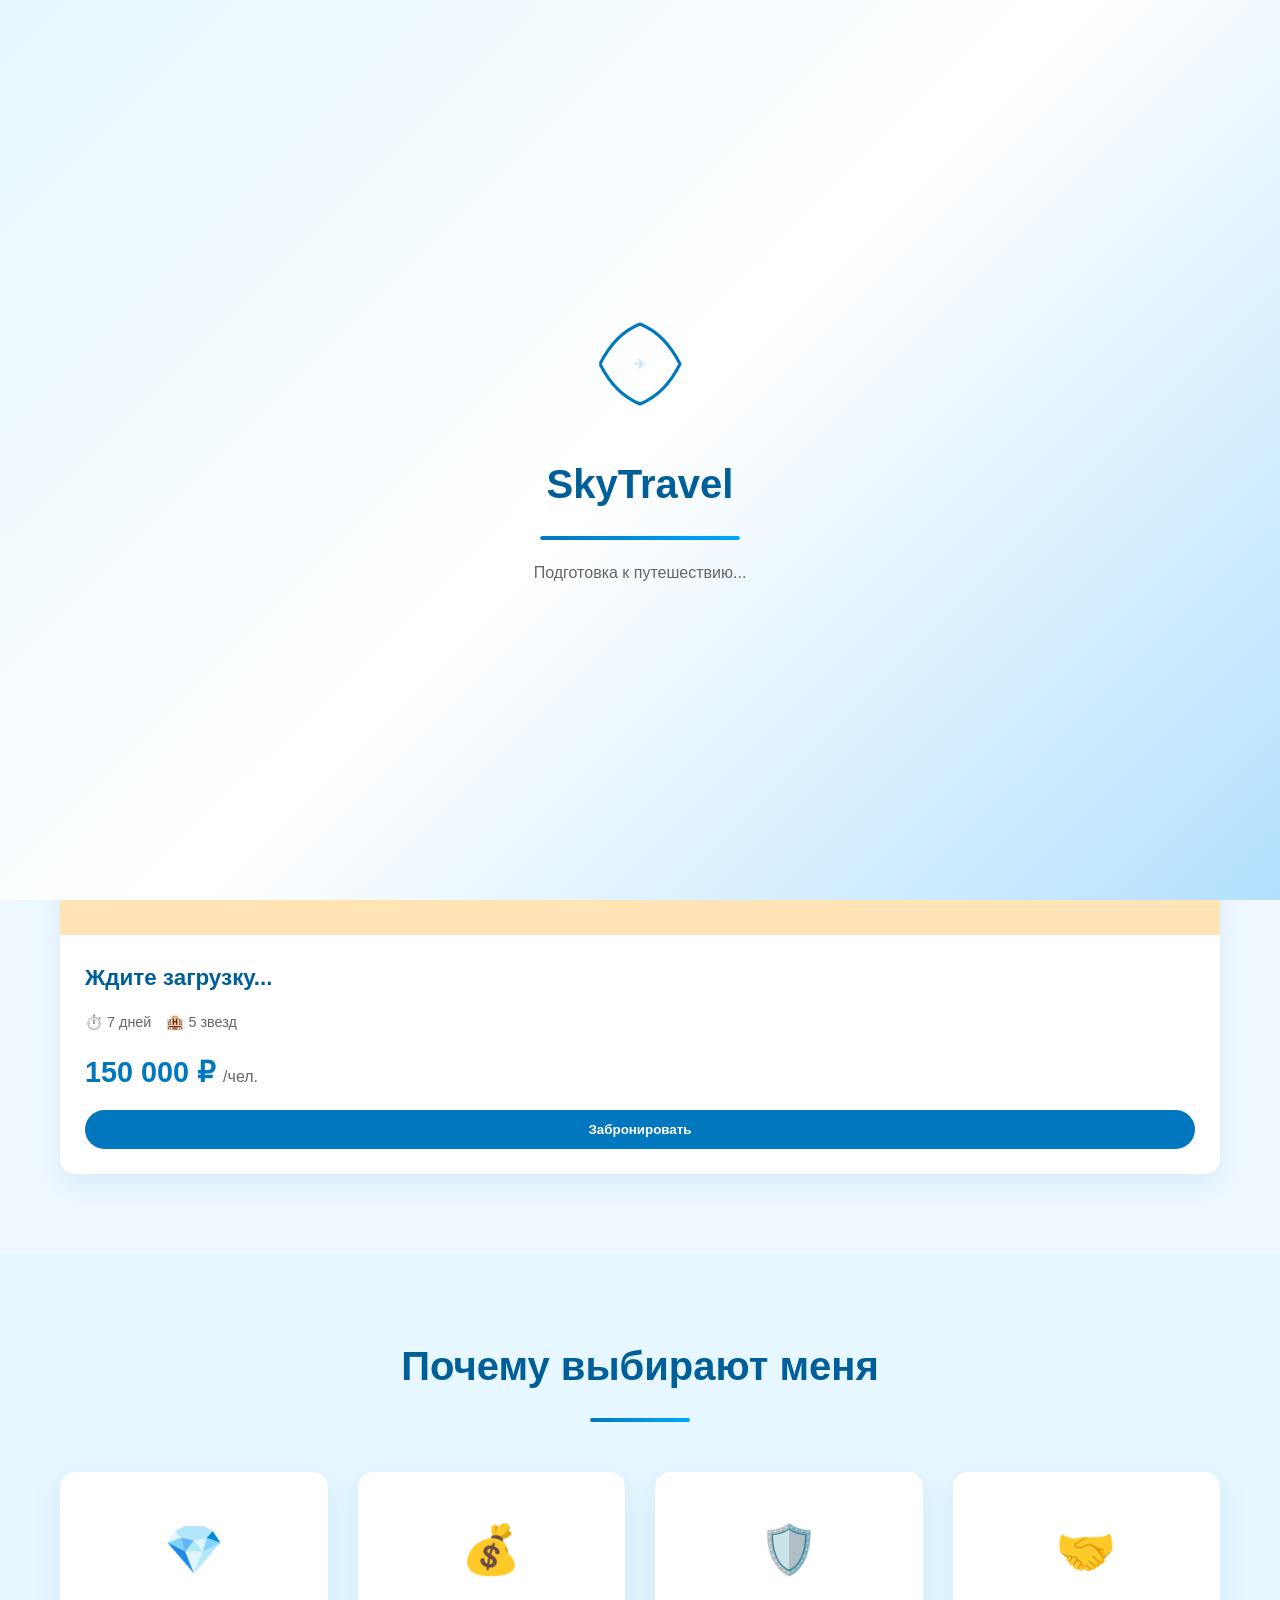
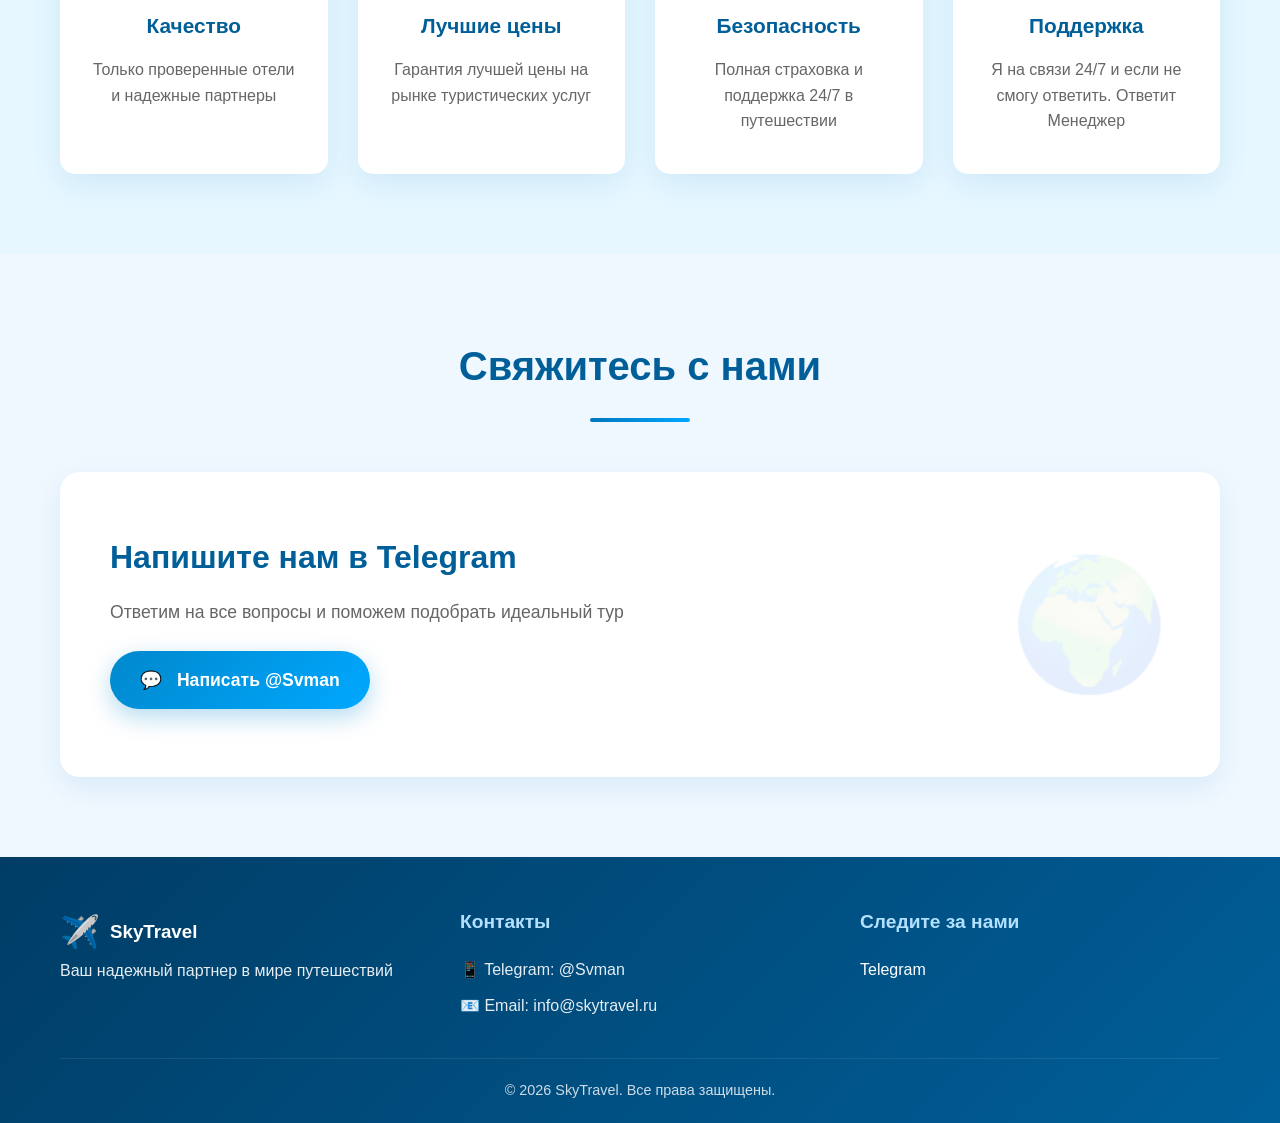
==== commit 3d4614e7: "Update index.html" ====
--- a/index.html
+++ b/index.html
@@ -133,6 +133,11 @@
         <label>Название тура:</label>
         <input type="text" id="editTitle" placeholder="Название">
     </div>
+
+    <div class="form-row">
+    <label>🏙️ Город:</label>
+    <input type="text" id="editCity" placeholder="Москва, Париж, Дубай...">
+</div>
     
     <div class="form-row">
         <label>Изображение:</label>
--- a/style.css
+++ b/style.css
@@ -1383,3 +1383,16 @@
     font-size: 0.85rem;
     color: #495057;
 }
+
+.tour-city {
+    position: absolute;
+    top: 15px;
+    left: 15px;
+    background: rgba(0, 0, 0, 0.7);
+    color: white;
+    padding: 5px 12px;
+    border-radius: 15px;
+    font-size: 0.85rem;
+    font-weight: 500;
+    backdrop-filter: blur(5px);
+}
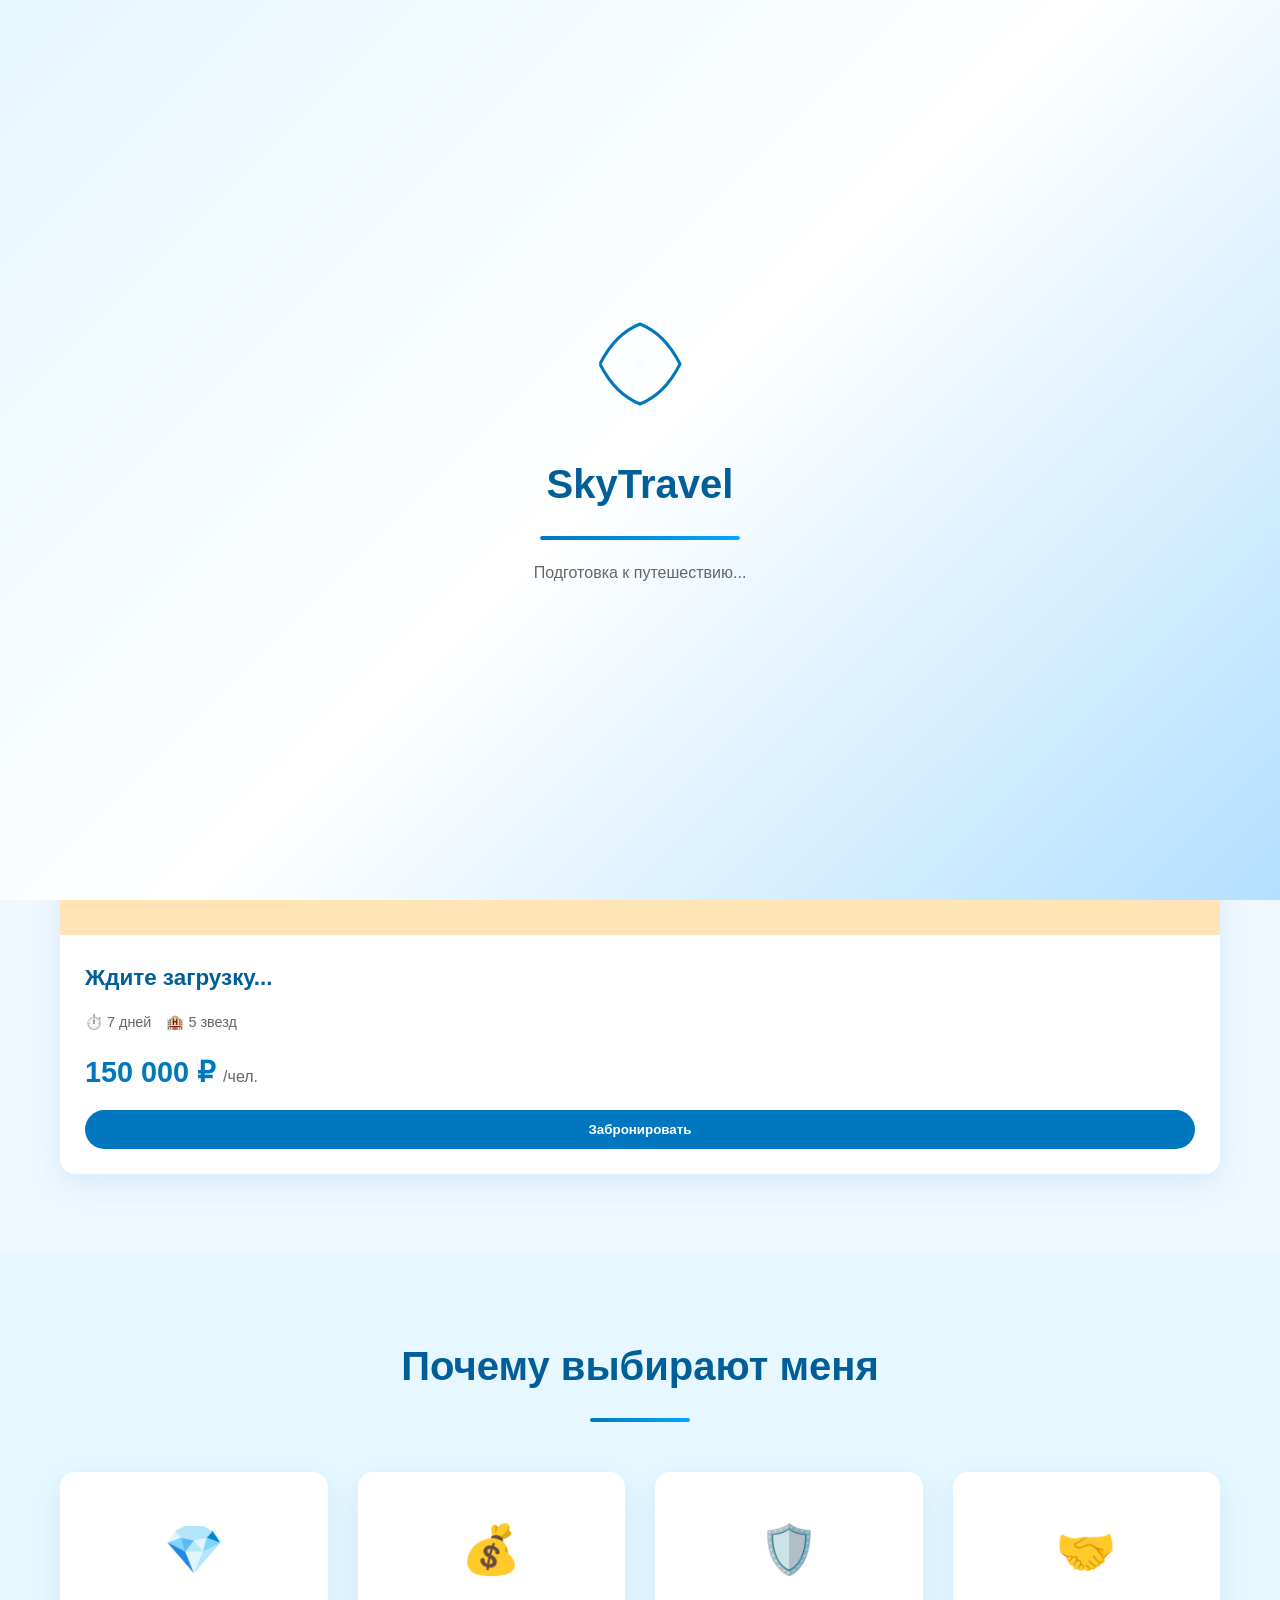
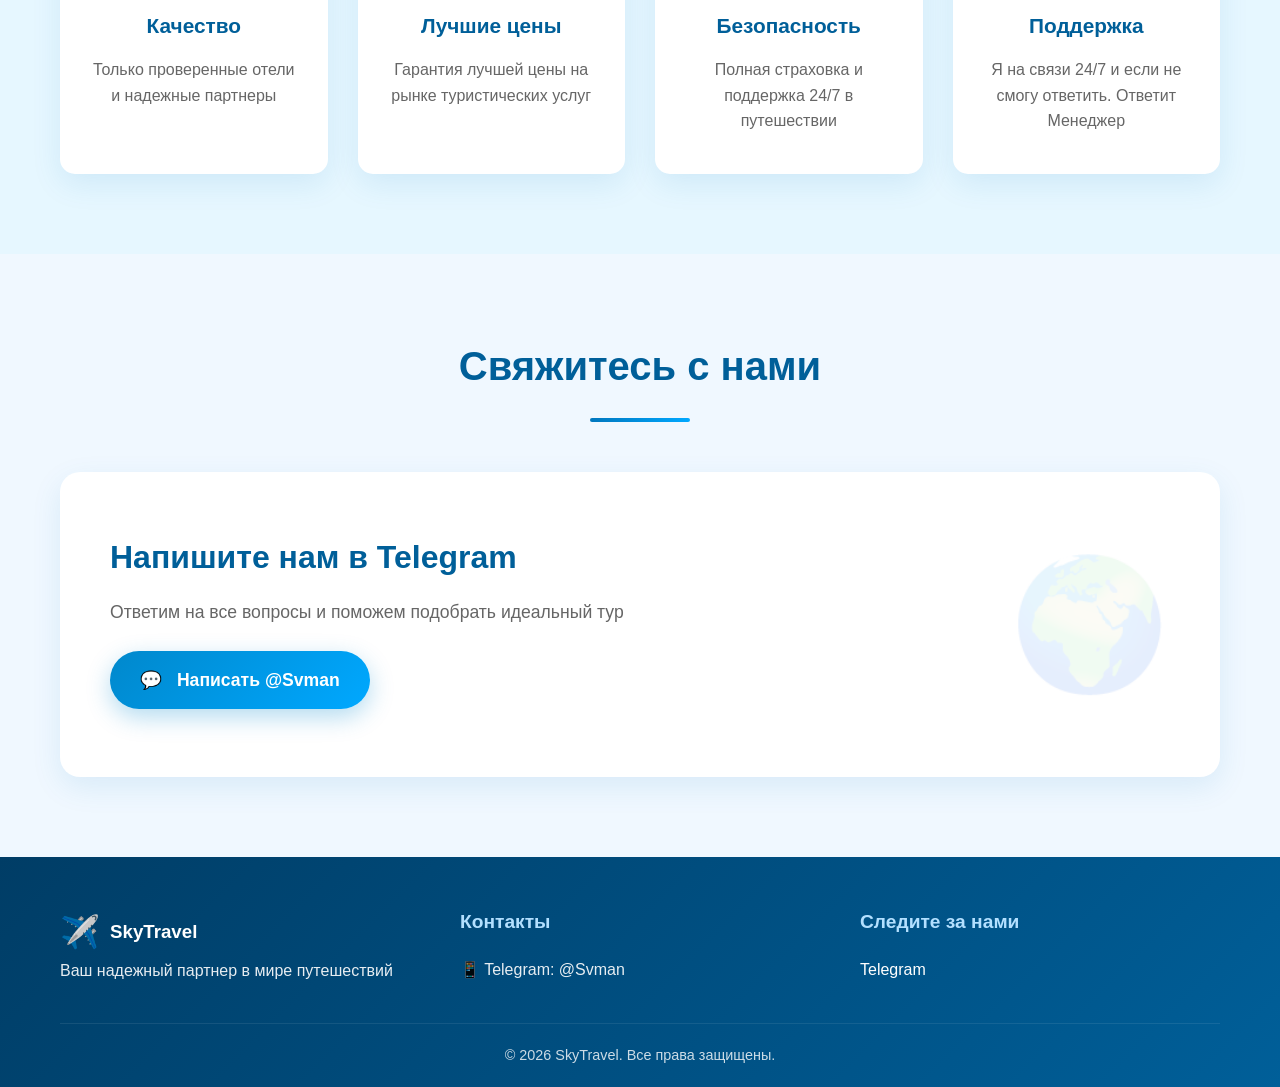
==== commit 6f6c2ee6: "Update index.html" ====
--- a/index.html
+++ b/index.html
@@ -343,7 +343,6 @@
                 <div class="footer-col">
                     <h4>Контакты</h4>
                     <p>📱 Telegram: @Svman</p>
-                    <p>📧 Email: info@skytravel.ru</p>
                 </div>
                 <div class="footer-col">
                     <h4>Следите за нами</h4>
